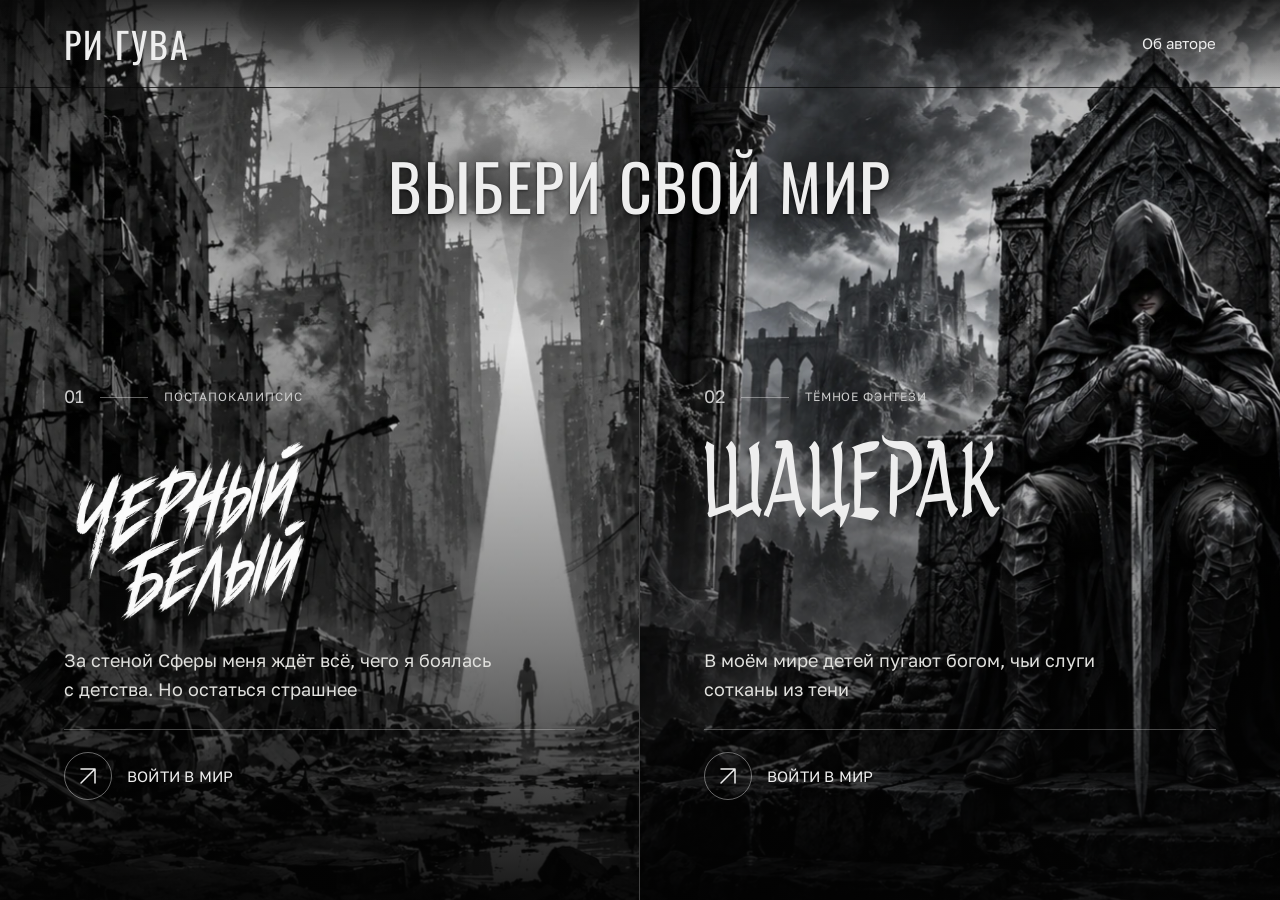
==== index.html @ 9a45dfc2 "Add upcoming books to the Shatserak shelf" ====
<!doctype html>
<html lang="ru">
<head>
  <meta charset="utf-8">
<meta http-equiv="Content-Security-Policy" content="connect-src 'none'; form-action 'none'; base-uri 'self'; object-src 'none'">
<meta name="robots" content="noindex,nofollow">
  <meta name="viewport" content="width=device-width, initial-scale=1">
  <meta name="theme-color" content="#080808">
  <meta name="description" content="Два мира Ри Гува. Войди в историю «Черного Белого» или открой Шацерак.">
  <title>Ри Гува · По ту сторону истории</title>
  <noscript><style>#home .series-name-accessible{position:static!important;display:block!important;width:auto!important;height:auto!important;margin:0!important;overflow:visible!important;clip:auto!important;clip-path:none!important;white-space:normal!important;font:400 42px/1.1 var(--world-bw-font)!important}</style></noscript>
  <link rel="icon" href="assets/sigil.svg" type="image/svg+xml">

  <script id="scene-priority-v114">
(() => {
  'use strict';
  // The standalone file already contains its assets as data URIs.
  if (location.protocol === 'file:') return;
  const h = location.hash;
  let world = null;
  let section = 'world-view';
  const home = !h || h === '#home';
  if (h === '#world-black-white') world = 'bw';
  else if (h === '#world-shatserak') world = 'shatserak';
  else {
    const nested = /^#(black-white|shatserak)\/([a-z-]+)$/.exec(h);
    if (nested) {
      world = nested[1] === 'black-white' ? 'bw' : 'shatserak';
      section = nested[2];
    } else if (/^#(?:world-view|story|field-notes|night-lake|books|bonus|merch|bw-finale|author-qa|questions|worlds)$/.test(h)) {
      section = h.slice(1);
      world = history.state?.world;
      if (world !== 'bw' && world !== 'shatserak') {
        try { world = sessionStorage.getItem('riguva-active-world'); } catch {}
      }
    }
  }
  if (world !== 'bw' && world !== 'shatserak') world = null;
  if (section === 'worlds' || (world === 'bw' && (section === 'field-notes' || section === 'bw-finale'))) section = 'books';
  if (section === 'author') section = 'contacts';
  // These sections are not available in the current opposite world. Mirror
  // experience.js's hero fallback rather than warming an unrelated scene.
  if ((world === 'bw' && ['night-lake', 'questions'].includes(section)) ||
      (world === 'shatserak' && ['field-notes', 'bw-finale', 'author-qa', 'merch'].includes(section))) section = 'world-view';
  const bwHero = ['assets/scenes/bw-title-v6.webp', 'assets/scenes/bw-detailed-v6.webp'];
  const shatHero = ['assets/scenes/shatserak-detailed-v6.webp'];
  const critical = {
    bw: {
      'world-view': bwHero,
      story: ['assets/lossless-v113/bw-v88/grey-forest.jpg'],
      // The first desktop row and the first two mobile cards. Other covers
      // remain under the ordinary ahead-of-scroll image queue.
      books: ['assets/current/Для сайта/black-white.jpg', 'assets/current/Для сайта/grey-forest.jpg'],
      bonus: [(globalThis.devicePixelRatio || 1) <= 4 ? 'assets/responsive-v111/switch-states-768.webp' : 'assets/performance-v101/bw-v33/switch-states.webp', 'assets/performance-v101/bw-v17/worklamp-switch.webp'],
      'author-qa': ['assets/performance-v101/bw-v31/jeep-radio.webp'],
      contacts: ['assets/performance-v101/bw-v28/cerberus-pencil.webp'],
      // The approved nine-sheet overview is hydrated by the bounded queue,
      // not by nine independent high-priority preloads in this early script.
      merch: []
    },
    shatserak: {
      'world-view': shatHero,
      story: ['assets/lossless-v113/shatserak-v23/hood-portrait-cutout.png'],
      books: ['assets/current/Для сайта/shata.jpg', 'assets/author/Для сайта/sherka.jpg'],
      'night-lake': ['assets/performance-v101/shatserak-v42/lake-reunion-final-v42.webp'],
      bonus: [],
      questions: ['assets/shatserak-qa/table-v2.jpg'],
      contacts: ['assets/performance-v101/footer-v18/story-door.webp']
    }
  };
  const sources = home ? [...bwHero, ...shatHero] : world ? (critical[world][section] || critical[world]['world-view']) : [];
  const existing = new Set([...document.querySelectorAll('link[rel="preload"][as="image"]')].map(link => link.href));
  sources.forEach(src => {
    const href = new URL(src, document.baseURI).href;
    if (existing.has(href)) return;
    existing.add(href);
    const link = document.createElement('link');
    link.rel = 'preload';
    link.as = 'image';
    link.fetchPriority = 'high';
    link.href = href;
    link.setAttribute('data-ri-critical-v114', section);
    document.head.append(link);
  });
})();
</script>
  <script id="static-preview-v114">
'use strict';
window.RiCommerceConfig = Object.freeze({mode: 'static_preview'});
</script>
  <link rel="stylesheet" href="site-styles-v113-1.css?v=113">

  <script src="site-scripts-v117.js?v=124" defer></script>

























<style id="author-entry-style-v50">
body.cinema.two-worlds .header .author-entry{display:inline-flex;align-items:center;min-height:44px;gap:10px;font:400 15px/1.5 var(--ui-font);white-space:nowrap;color:inherit}
body.cinema.two-worlds .header .author-entry:hover{text-decoration:underline;text-underline-offset:6px}
body.cinema.two-worlds:not(.world-selected) .header #world-switch-open{display:none!important}
body.cinema.two-worlds .author-footer-bottom-row{flex-wrap:wrap;gap:16px 24px}
body.cinema.two-worlds .author-footer-about{display:inline-flex;align-items:center;gap:16px;min-height:44px;font:400 16px/1.5 var(--ui-font);border-bottom:1px solid #ffffff50}
body.cinema.two-worlds .author-footer-about:hover{border-color:#eee}
@media(max-width:1380px){body.cinema.two-worlds.world-selected .header .author-entry{display:none}}
</style>
<style id="qa-knob-motion-v51">
/* V51: one mechanical turn; the marker stays in the knob's local coordinates. */
body.cinema.two-worlds[data-world='bw'] #author-qa #qa-radio .qa-jeep-stage .qa-knob{
 position:absolute;display:block;left:14.1%;top:41.8%;
 width:13.5%;height:auto;aspect-ratio:1;min-width:0;min-height:0;
 max-width:none;max-height:none;box-sizing:border-box;padding:0;margin:0;
 border:0;border-radius:50%;background:none;box-shadow:none;overflow:hidden;
 pointer-events:none;transform-origin:50% 50%;
 transform:translate(-50%,-50%) rotate(-40deg);
 animation:none!important;
 transition:transform .38s cubic-bezier(.22,.61,.36,1);
}
body.cinema.two-worlds[data-world='bw'] #author-qa #qa-radio[data-open='true'] .qa-jeep-stage .qa-knob{
 transform:translate(-50%,-50%) rotate(-12deg);
}
body.cinema.two-worlds[data-world='bw'] #author-qa #qa-radio .qa-knob::before,
body.cinema.two-worlds[data-world='bw'] #author-qa #qa-radio .qa-knob::after{content:none}
body.cinema.two-worlds[data-world='bw'] #author-qa #qa-radio .qa-knob>span{
 position:absolute;display:block;left:50%;top:14%;right:auto;bottom:auto;
 width:2px;height:12%;min-width:0;min-height:0;max-width:none;max-height:none;
 margin:0;padding:0;border:0;border-radius:1px;background:#c5c5b9;
 box-shadow:1px 0 1px #0009;opacity:.86;pointer-events:none;
 transform:translateX(-50%);transform-origin:50% 50%;
 animation:none!important;transition:none!important;
}
body.cinema.two-worlds.still #author-qa #qa-radio .qa-knob{transition:none!important}
@media(prefers-reduced-motion:reduce){
 body.cinema.two-worlds[data-world='bw'] #author-qa #qa-radio .qa-knob{transition:none!important}
}
</style>
<style id="gate-layout-v55">
  /* Keep the main heading in place while removing the introductory label. */
  body.cinema.two-worlds #home .gate-heading > .eyebrow {
    visibility: hidden;
  }
</style>
<style id="effects-control-v54">
  #effects-toggle { display: none !important; }
</style>
<link rel="stylesheet" href="site-styles-v115-2.css?v=123">
<!-- v99:style:end -->
<style>
body.cinema.two-worlds[data-world="shatserak"] #bonus{
  padding:0!important;min-height:calc(100svh - 88px)!important;display:block!important;margin-top:0!important;
  scroll-margin-top:1px!important;background:#101010!important;mask:none!important;-webkit-mask:none!important;
  overflow-anchor:none;pointer-events:auto
}
body.cinema.two-worlds[data-world="shatserak"] #bonus[hidden]{display:none!important}
body.cinema.two-worlds[data-world="shatserak"] #bonus :is(.bonus-shadow-field,.s25-shadows){display:none!important}
body.cinema.two-worlds[data-world="shatserak"] #bonus .section-heading{
  position:absolute!important;width:1px!important;height:1px!important;overflow:hidden!important;
  clip-path:inset(50%);margin:0!important;padding:0!important
}
body.cinema.two-worlds[data-world="shatserak"] #bonus #bonus-panel-shatserak{
  width:100%!important;max-width:none!important;margin:0!important;padding:0!important
}
body.cinema.two-worlds[data-world="shatserak"] #bonus .journey-next[data-atmo-world="shatserak"]{
  position:relative!important;inset:auto!important;justify-content:center;padding:10px 0 34px;margin:0 auto
}
</style>
<script defer src="assets/harstok-v25/memo.js"></script>
<script defer src="assets/harstok-v25/pagination.js"></script>
<script defer src="assets/harstok-v25/page-curl.js"></script>
<script defer src="assets/harstok-v25/book.js"></script>
  <link rel="stylesheet" href="shatserak-qa-v117.css?v=117">
  <link rel="stylesheet" href="ri-dry-brush-v02.css">
</head>
<body class="cinema two-worlds">
  <div class="world-shadow-field-v19" aria-hidden="true"><span></span></div>

  <a class="skip" href="#home">К выбору мира</a>
  <header class="header">
    <a class="wordmark" href="#home" aria-label="Ри Гува, на главную">РИ ГУВА</a>
    <nav class="desktop-nav" aria-label="Навигация по миру" hidden><a href="#world-view">Мир</a><a href="#books">Книги</a><a href="#merch" data-world-merch>Артефакты</a><a href="#bonus">Бонусные материалы</a><a class="author-nav-v77" href="about/index.html?v=115">Об авторе</a></nav>
    <div class="header-actions"><a class="author-entry" href="about/index.html?v=115">Об авторе</a><button class="world-switch-button" id="world-switch-open" aria-label="Сменить мир" aria-haspopup="dialog" aria-controls="world-switch-dialog"><span class="world-switch-destination-v77"><span id="world-switch-name">Два мира</span><svg class="world-switch-arrows-v77" viewBox="0 0 24 18" aria-hidden="true"><path d="M2 5h19m-4-4 4 4-4 4M22 13H3m4-4-4 4 4 4"/></svg></span></button>
      <button class="icon-button" id="search-open" hidden aria-label="Найти книгу или артефакт"><svg viewBox="0 0 24 24"><circle cx="10.5" cy="10.5" r="6.5"/><path d="m16 16 5 5"/></svg></button>
      <button class="bag-button" id="cart-open" hidden aria-label="Корзина" aria-haspopup="dialog" aria-controls="cart-dialog">Корзина <span class="cart-count-v97" data-cart-count aria-hidden="true">0</span></button>
      <button class="icon-button mobile-menu" id="menu-open" hidden aria-label="Открыть меню"><svg viewBox="0 0 24 24"><path d="M3 8h18M3 16h18"/></svg></button>
    </div>
  </header>

  <main>
    <section class="world-gate" id="home" aria-labelledby="gate-title">
      <div class="gate-heading"><p class="eyebrow">ВСЕЛЕННЫЕ РИ ГУВА</p><h1 id="gate-title">Выбери <em>свой мир</em></h1></div>
      <div class="world-portals">
        <a class="world-portal portal-city" href="#world-black-white" data-enter-world="bw" aria-label="Войти в мир Черный Белый"><div class="portal-scene" aria-hidden="true"><canvas class="portal-canvas" data-preview-world="black-white"></canvas><div class="portal-shade"></div></div><div class="portal-copy"><div class="portal-index"><span>01</span><i></i><span>ПОСТАПОКАЛИПСИС</span></div><p class="portal-kicker">ЗА СТЕНАМИ СФЕРЫ</p><h2 class="has-series-lettering"><span class="series-name-accessible">Черный Белый</span><img class="bw-series-wordmark" data-ri-deferred="assets/scenes/bw-title-v6.webp" alt="" aria-hidden="true"></h2><p class="portal-description">За&nbsp;стеной Сферы меня ждёт всё, чего я&nbsp;боялась с&nbsp;детства. Но&nbsp;остаться&nbsp;страшнее</p><div class="portal-bottom"><span class="portal-enter"><i aria-hidden="true"><svg class="ri-arrow-icon-v109" viewBox="0 0 24 24" width="1em" height="1em" aria-hidden="true" focusable="false" fill="none" stroke="currentColor" stroke-width="1.5" stroke-linecap="round" stroke-linejoin="round"><path d="M5 19 19 5M5 5h14v14"/></svg></i> ВОЙТИ В МИР</span><span class="portal-count">4 КНИГИ</span></div></div></a>
        <a class="world-portal portal-fantasy" href="#world-shatserak" data-enter-world="shatserak" aria-label="Войти в мир Шацерак"><div class="portal-scene" aria-hidden="true"><canvas class="portal-canvas" data-preview-world="shata"></canvas><div class="portal-shade"></div></div><div class="portal-copy"><div class="portal-index"><span>02</span><i></i><span>ТЁМНОЕ ФЭНТЕЗИ</span></div><p class="portal-kicker">БОГИ. ДРЕВНИЕ ТАЙНЫ. ТЕНИ.</p><h2>Шацерак</h2><p class="portal-description">В&nbsp;моём мире детей пугают богом, чьи слуги сотканы из&nbsp;тени</p><div class="portal-bottom"><span class="portal-enter"><i aria-hidden="true"><svg class="ri-arrow-icon-v109" viewBox="0 0 24 24" width="1em" height="1em" aria-hidden="true" focusable="false" fill="none" stroke="currentColor" stroke-width="1.5" stroke-linecap="round" stroke-linejoin="round"><path d="M5 19 19 5M5 5h14v14"/></svg></i> ВОЙТИ В МИР</span><span class="portal-count">2 КНИГИ</span></div></div></a>
      </div><span class="gate-caption">ДВА МИРА / ОДИН АВТОР</span>
    </section>
    <div class="cinema-experience" id="experience" hidden>
      <div class="cinema-stage" aria-hidden="true"><canvas id="world-canvas"></canvas><div class="cinema-shade"></div><div class="cinema-grain"></div></div>
      <section class="hero scene-panel world-hero" id="world-view" aria-labelledby="hero-title"><div class="hero-topline"><span id="world-genre">МИР 01 / ПОСТАПОКАЛИПСИС</span><span>АВТОРСКИЕ МИРЫ / 18+</span></div><div class="hero-copy"><p class="eyebrow" id="world-eyebrow">ЗА СТЕНАМИ СФЕРЫ</p><h1 id="hero-title">Черный<br><em>Белый</em></h1><div class="hero-invitation"><p id="world-description"></p><a class="enter-story" href="#story"><span class="enter-symbol" aria-hidden="true"><svg class="ri-arrow-icon-v109" viewBox="0 0 24 24" width="1em" height="1em" aria-hidden="true" focusable="false" fill="none" stroke="currentColor" stroke-width="1.5" stroke-linecap="round" stroke-linejoin="round"><path d="M5 5 19 19M5 19h14V5"/></svg></span><span>ПОЗНАКОМИТЬСЯ С МИРОМ</span></a></div></div><div class="world-hero-footer"><button class="back-to-worlds" data-worlds-home><svg class="ri-arrow-icon-v109" viewBox="0 0 24 24" width="1em" height="1em" aria-hidden="true" focusable="false" fill="none" stroke="currentColor" stroke-width="1.5" stroke-linecap="round" stroke-linejoin="round"><path d="M20 12H4m7-7-7 7 7 7"/></svg> ДВА МИРА</button><a href="#story">Дальше <svg class="ri-arrow-icon-v109" viewBox="0 0 24 24" width="1em" height="1em" aria-hidden="true" focusable="false" fill="none" stroke="currentColor" stroke-width="1.5" stroke-linecap="round" stroke-linejoin="round"><path d="M12 4v16M5 13l7 7 7-7"/></svg></a></div></section>
      <section class="scene-panel narrative-panel" id="story" aria-labelledby="story-title"><div class="poem-vision" data-atmo-world="shatserak" aria-hidden="true"><img data-ri-portrait="assets/lossless-v113/shatserak-v23/hood-portrait-cutout.png" alt="" width="1024" height="1536"></div><div class="poem-shadow" data-atmo-world="shatserak" aria-hidden="true"></div><div class="poem-shadow poem-shadow--second" data-atmo-world="shatserak" aria-hidden="true"></div><div class="chapter-number"><span>ПО ТУ СТОРОНУ</span><b id="story-number">01</b><i></i><span id="story-label">ЧЕРНЫЙ БЕЛЫЙ</span></div><div class="chapter-copy"><p class="eyebrow" id="story-eyebrow"></p><h2 id="story-title"></h2><p class="chapter-description" id="story-description"></p><a class="chapter-link" id="story-next" href="#field-notes">Дальше <span><svg class="ri-arrow-icon-v109" viewBox="0 0 24 24" width="1em" height="1em" aria-hidden="true" focusable="false" fill="none" stroke="currentColor" stroke-width="1.5" stroke-linecap="round" stroke-linejoin="round"><path d="M12 4v16M5 13l7 7 7-7"/></svg></span></a></div></section>
      <section class="memory-chapter" data-atmo-world="shatserak" id="night-lake" aria-labelledby="memory-title">
        <img class="memory-landscape" data-ri-deferred="assets/performance-v101/shatserak-v42/lake-reunion-final-v42.webp" data-ri-world="shatserak" alt="У серебристого ночного озера и огромной секвойи стоит девушка с тёмной косой и свободно опущенными руками. Коротко стриженный принц в кафтане подходит сзади и нежно касается её локтя." width="1672" height="941" loading="lazy">
        <div class="memory-shade" aria-hidden="true"></div><div class="creeping-shadow shadow-two" aria-hidden="true"></div>
        <div class="memory-copy"><h2 id="memory-title">Ты ведь…<br><em>еще моя<br>русалка?</em></h2></div>
        <div class="memory-bottom"><a href="#bonus">Бонусные материалы <svg class="ri-arrow-icon-v109" viewBox="0 0 24 24" width="1em" height="1em" aria-hidden="true" focusable="false" fill="none" stroke="currentColor" stroke-width="1.5" stroke-linecap="round" stroke-linejoin="round"><path d="M12 4v16M5 13l7 7 7-7"/></svg></a></div>
      </section>
      <section class="catalog section-pad" id="books" hidden aria-labelledby="catalog-title"><div class="catalog-atmosphere" aria-hidden="true"><div class="cast-shadow-v19 cast-shadow-v19--catalog" data-atmo-world="shatserak"></div><span class="catalog-scratch" data-atmo-world="bw">×</span></div>
      <div class="section-heading"><h2 id="catalog-title">Книги</h2><blockquote class="books-quote-bw" data-atmo-world="bw"><p id="field-notes-title"><span>Нет места</span> <span>безопаснее,</span><br><em><span>чем рядом</span> <span>со мной.</span></em></p></blockquote></div>
      <div class="product-grid" id="book-grid"></div><div class="journey-next" data-atmo-world="shatserak"><a href="#night-lake">Дальше <span><svg class="ri-arrow-icon-v109" viewBox="0 0 24 24" width="1em" height="1em" aria-hidden="true" focusable="false" fill="none" stroke="currentColor" stroke-width="1.5" stroke-linecap="round" stroke-linejoin="round"><path d="M12 4v16M5 13l7 7 7-7"/></svg></span></a></div><div class="journey-next" data-atmo-world="bw"><a href="#field-notes">Дальше <span><svg class="ri-arrow-icon-v109" viewBox="0 0 24 24" width="1em" height="1em" aria-hidden="true" focusable="false" fill="none" stroke="currentColor" stroke-width="1.5" stroke-linecap="round" stroke-linejoin="round"><path d="M12 4v16M5 13l7 7 7-7"/></svg></span></a></div>
    </section>
      <section class="merch section-pad" id="merch" hidden aria-labelledby="merch-title">
      <div class="section-heading"><h2 id="merch-title">Артефакты</h2><blockquote class="merch-quote-v91"><p>Осторожно, принцесса!<br> <em>Звучит как приглашение.</em></p></blockquote></div>
      <div class="bw-shot-v80" aria-hidden="true" data-shot="waiting"><span class="bw-prop bw-five-seven" aria-hidden="true"><img data-ri-deferred="assets/performance-v101/bw-v15/five-seven.webp" data-ri-world="bw" alt="" width="1536" height="1024" loading="lazy"><i class="bw-shot-muzzle-v80"></i></span><span class="bw-shot-projectile-v80"><svg class="bw-shot-bullet-v80" viewBox="0 0 28 12" fill="none"><path d="M1 6Q7 1.5 14 2L25 2.8 27 4V8L25 9.4 14 10Q7 9.8 1 6Z" fill="#7d7b74" stroke="#292925" stroke-width=".9"/><path d="M5 5.4 14 3.9 23 4.6M11 8 23 7.6M24 3.5V8.5" stroke="#deddd5" stroke-width=".7"/><path d="M7 7.1 13 7.8 20 7.3" stroke="#42423d" stroke-width=".6"/></svg><svg class="bw-shot-trace-v80" viewBox="0 0 145 14" fill="none"><g stroke="#54544c" stroke-linecap="round"><path d="M0 6 18 5.7 27 6.6 44 5.9M49 6.5 67 5.9 81 6.3M87 6 107 6.9 122 6.2 141 6.6" stroke-width=".85" opacity=".53"/><path d="M9 3 19 3.8 31 3.1M38 3.8 62 3.3M73 3.6 95 4.1 116 3.5M21 9.5 41 9.9 53 9.3M62 10 80 9.5 103 10.1 129 9.4" stroke-width=".6" opacity=".32"/></g></svg></span><svg class="bw-shot-flash-v80" viewBox="0 0 70 42" fill="none"><path d="M61 21 40 17 44 9 28 16 9 12 22 23 4 30 32 26 40 35 43 26Z" fill="#e9e7db" stroke="#69685e" stroke-width="1"/><path d="m55 21-25-1-9-5m30 9-21 1-13 4M38 13 33 19M36 31 33 26" stroke="#74736a" stroke-width=".65"/><path d="m24 8-9-4M13 20l-10-2m13 16-9 5" stroke="#64645c" stroke-width=".7"/></svg></div>
      <div class="merch-grid" id="merch-grid"></div>
<!-- v89:drops:start -->
<section class="merch-drops-v89" aria-labelledby="merch-drops-title-v89"><div class="merch-drops-copy-v89"><p class="merch-drops-kicker-v89">Следующие выпуски</p><h3 id="merch-drops-title-v89">Не пропустить новый дроп</h3><p>Анонсы новых дропов, состав и цены будут в <a href="https://t.me/riguva" target="_blank" rel="noopener noreferrer">Telegram Ри <span aria-hidden="true"><svg class="ri-arrow-icon-v109" viewBox="0 0 24 24" width="1em" height="1em" aria-hidden="true" focusable="false" fill="none" stroke="currentColor" stroke-width="1.5" stroke-linecap="round" stroke-linejoin="round"><path d="M5 19 19 5M5 5h14v14"/></svg></span></a>.</p></div><div class="merch-drops-side-v92"><figure class="merch-pineapple-v92" aria-hidden="true"><span class="bw-prop bw-pineapple-pieces"><img data-ri-deferred="assets/performance-v101/bw-v15/pineapple-pieces.webp" data-ri-image-set="pineapple" data-ri-preload="early" data-ri-world="bw" alt="" loading="lazy" decoding="async"></span></figure></div></section>
<!-- v89:drops:end -->
    <div class="journey-next"><a href="#bonus">Бонусные материалы <span><svg class="ri-arrow-icon-v109" viewBox="0 0 24 24" width="1em" height="1em" aria-hidden="true" focusable="false" fill="none" stroke="currentColor" stroke-width="1.5" stroke-linecap="round" stroke-linejoin="round"><path d="M12 4v16M5 13l7 7 7-7"/></svg></span></a></div></section>
      <section class="bonus-materials section-pad" id="bonus" hidden aria-labelledby="bonus-title">
      <div class="bonus-shadow-field" data-atmo-world="shatserak" aria-hidden="true"><span class="cast-shadow-v19 cast-shadow-v19--archive"></span></div><div class="section-heading"><h2 id="bonus-title">Бонусные материалы</h2></div>
      <div class="bonus-panel" id="bonus-panel-bw" role="group" aria-label="Бонусные главы «Черного Белого»" hidden>
                <div class="bw-parking-v17" id="bw-bonus-lamp" data-lit="false">
          <div class="bw-bonus-wall" aria-hidden="true"></div>
          <div class="p35-parking-horde" aria-hidden="true">
            <div class="p35-horde-wide"><div class="p35-horde-stage-v111"><span class="p35-horde-half-v111 p35-horde-half-left-v111"><img class="p35-horde-image-left-v111" data-ri-deferred="assets/performance-v101/bw-v35/zombies-approach.webp" data-ri-world="bw" width="1536" height="1024" alt="" decoding="async"></span><span class="p35-horde-half-v111 p35-horde-half-right-v111"><img class="p35-horde-image-right-v111" data-ri-deferred="assets/performance-v101/bw-v35/zombies-approach.webp" data-ri-world="bw" width="1536" height="1024" alt="" decoding="async"></span></div></div>
            <div class="p35-horde-near"><img data-ri-deferred="assets/performance-v101/bw-v35/zombies-approach.webp" data-ri-world="bw" width="1536" height="1024" alt="" decoding="async"></div>
          </div>
          <div class="bw-parking-light" aria-hidden="true"></div>
          <div class="bw-lamp-illustration">
            <img class="bw-worklamp-art" data-ri-deferred="assets/performance-v101/bw-v17/worklamp-switch.webp" data-ri-world="bw" alt="" width="1536" height="1024" loading="lazy" aria-hidden="true">
            <span class="p33-switch-art" aria-hidden="true"><img class="p33-switch-off" data-ri-deferred="assets/performance-v101/bw-v33/switch-states.webp" data-ri-image-set="switch" data-ri-preload="early" data-ri-world="bw" width="1536" height="1024" alt="" decoding="async"><img class="p33-switch-on" data-ri-deferred="assets/performance-v101/bw-v33/switch-states.webp" data-ri-image-set="switch" data-ri-preload="early" data-ri-world="bw" width="1536" height="1024" alt="" decoding="async"></span>
            <span class="bw-bulb-glow" aria-hidden="true"></span>
            <button id="bw-light-switch" class="bw-light-switch" type="button" aria-label="Включить строительный фонарь и открыть бонусные главы" aria-expanded="false" aria-pressed="false" aria-controls="bw-bonus-chapters" aria-describedby="bw-chapter-spoiler"></button><span class="bw-switch-caption" aria-hidden="true"><span id="bw-switch-copy">Включи свет</span><svg class="bw-switch-arrow" viewBox="0 0 64 42" focusable="false"><path d="M3 29 C18 28 28 11 56 14 M45 4 L59 14 L47 25 M5 32 C21 30 33 14 54 16"/></svg><svg class="bw-switch-arrow bw-switch-arrow-mobile-v111" viewBox="0 0 100 100" preserveAspectRatio="none" focusable="false"><path d="M4 96 C43 94 42 39 94 8 M78 11 L95 6 L93 25 M8 98 C43 90 44 42 89 13"/></svg></span>
          </div>
          <div class="bw-bonus-chapters" id="bw-bonus-chapters" hidden inert>
        <div class="bonus-chapter-list compact-chapters-v21">
          <article class="bonus-chapter"><span class="bonus-order">01</span><div class="bonus-chapter-copy"><h4 data-chapter-title="chapter-1">Бонусная глава</h4></div><div class="bonus-actions"><button class="bonus-text-link" type="button" data-chapter-open="chapter-1" aria-haspopup="dialog" aria-controls="chapter-dialog">Читать <span aria-hidden="true"><svg class="ri-arrow-icon-v109" viewBox="0 0 24 24" width="1em" height="1em" aria-hidden="true" focusable="false" fill="none" stroke="currentColor" stroke-width="1.5" stroke-linecap="round" stroke-linejoin="round"><path d="M5 19 19 5M5 5h14v14"/></svg></span></button><a class="bonus-print-link" href="assets/bonus/chapter-1-print.pdf" download="Бонусная глава · для печати.pdf">PDF для печати <span aria-hidden="true"><svg class="ri-arrow-icon-v109" viewBox="0 0 24 24" width="1em" height="1em" aria-hidden="true" focusable="false" fill="none" stroke="currentColor" stroke-width="1.5" stroke-linecap="round" stroke-linejoin="round"><path d="M12 4v16M5 13l7 7 7-7"/></svg></span></a></div></article>
          <article class="bonus-chapter"><span class="bonus-order">02</span><div class="bonus-chapter-copy"><h4 data-chapter-title="chapter-2">Бонусная глава 2</h4></div><div class="bonus-actions"><button class="bonus-text-link" type="button" data-chapter-open="chapter-2" aria-haspopup="dialog" aria-controls="chapter-dialog">Читать <span aria-hidden="true"><svg class="ri-arrow-icon-v109" viewBox="0 0 24 24" width="1em" height="1em" aria-hidden="true" focusable="false" fill="none" stroke="currentColor" stroke-width="1.5" stroke-linecap="round" stroke-linejoin="round"><path d="M5 19 19 5M5 5h14v14"/></svg></span></button><a class="bonus-print-link" href="assets/bonus/chapter-2-print.pdf" download="Бонусная глава 2 · для печати.pdf">PDF для печати <span aria-hidden="true"><svg class="ri-arrow-icon-v109" viewBox="0 0 24 24" width="1em" height="1em" aria-hidden="true" focusable="false" fill="none" stroke="currentColor" stroke-width="1.5" stroke-linecap="round" stroke-linejoin="round"><path d="M12 4v16M5 13l7 7 7-7"/></svg></span></a></div></article>
        </div>
            <p class="bonus-spoiler bonus-chapter-warning" id="bw-chapter-spoiler" role="note"><span class="bw-spoiler-symbol" aria-hidden="true">!</span><strong>Бонусные главы содержат спойлеры.</strong></p>
          </div>
        </div>
<div class="qa-bonus-entry"><a href="#author-qa">Ри отвечает <span><svg class="ri-arrow-icon-v109" viewBox="0 0 24 24" width="1em" height="1em" aria-hidden="true" focusable="false" fill="none" stroke="currentColor" stroke-width="1.5" stroke-linecap="round" stroke-linejoin="round"><path d="M5 19 19 5M5 5h14v14"/></svg></span></a></div></div>
      <div class="bonus-panel" id="bonus-panel-shatserak" role="group" aria-label="Библиотека героев Шацерака" hidden>

        <harstok-library><template shadowrootmode="open"><link rel="stylesheet" href="assets/harstok-v25/book.css"><link rel="stylesheet" href="assets/harstok-v25/entrance.css"><main class="harstok-scene" data-mode="hall" aria-label="Библиотека Харстока">
    <div class="room-view" aria-hidden="true">
      <div class="room-canvas">
        <img class="room-photo" src="assets/harstok-v25/harstok-shelf.webp" width="1536" height="1024" loading="lazy" decoding="async" alt="">
        <span class="shelf-inlay shelf-vacancy"></span>
        <span class="shelf-inlay shelf-relocated-book"></span>
      </div>
    </div>
    <div class="hall-view" aria-hidden="true">
      <div class="hall-camera">
        <img class="hall-photo" src="assets/harstok-v25/harstok-hall.webp" width="1536" height="1024" loading="lazy" decoding="async" alt="">
      </div>
    </div>
    <div class="harstok-hall" id="library-hall">
      <div class="hall-copy">
        <h2 class="hall-title">Библиотека героев</h2>
        <p class="hall-intro">Персонажи, места и понятия Шацерака.</p>
        <p class="hall-warning" id="library-entry-warning" role="note">
          <strong>Читать после «Шерки»</strong>
          <span>Есть спойлеры к обеим книгам.</span>
        </p>
        <button type="button" id="hall-entry" aria-controls="library-shelf" aria-describedby="library-entry-warning">
          <img class="hall-book-icon" src="assets/harstok-v25/harstok-icon.webp" width="96" height="96" alt="" loading="lazy" decoding="async">
          <span class="hall-action-label">Перейти в библиотеку</span>
        </button>
      </div>
    </div>
    <div class="harstok-entrance" id="library-shelf" inert>
      <button type="button" class="library-entry" id="library-entry" aria-controls="book" aria-expanded="false">
        <span class="entry-artwork" aria-hidden="true">
          <span class="entry-book-object">
            <span class="entry-book-solid">
              <span class="entry-book-front">
                <img class="entry-book-art" src="assets/shatserak-v96/cover-texture.webp" width="384" height="576" alt="">
                <span class="cover-type">
                  <span class="leather-crest entry-cover-crest"></span>
                  <span class="cover-title">Библиотека<br>героев</span>
                </span>
              </span>
              <span class="entry-book-spine">
                <span class="leather-crest spine-crest"></span>
              </span>
              <span class="entry-book-back"></span>
              <span class="entry-book-fore"></span>
              <span class="entry-book-top"></span>
              <span class="entry-book-bottom"></span>
            </span>
          </span>
        </span>
        <span class="shelf-book-label">Открыть книгу</span>
      </button>
      <button type="button" id="hall-return" aria-controls="library-hall"><span aria-hidden="true">←</span> Вернуться в зал</button>
    </div>
    <div class="shell">
      <div class="before" id="before">
        <p class="eyebrow scene-label">Библиотека Харстока</p>
        <p class="warning" id="warning"><strong>Открывать после «Шерки»</strong><span>Спойлеры к обеим книгам</span></p>
      </div>
      <div class="workspace" id="workspace" hidden>
        <nav class="controls" aria-label="Указатель книги">
          <div class="filters" role="group" aria-label="Категории указателя">
            <button type="button" data-view="contents" aria-pressed="true">Все</button>
            <button type="button" data-view="character" aria-pressed="false">Персонажи</button>
            <button type="button" data-view="place" aria-pressed="false">Места</button>
            <button type="button" data-view="term" aria-pressed="false">Понятия</button>
          </div>
          <label class="search">
            <span class="sr-only">Поиск по книге</span>
            <svg viewBox="0 0 24 24" aria-hidden="true"><circle cx="10" cy="10" r="6"/><path d="m14.5 14.5 5 5"/></svg>
            <input type="search" id="query" placeholder="Поиск по книге" autocomplete="off">
          </label>
          <button type="button" class="shut" id="close">Закрыть книгу</button>
        </nav>
      </div>
      <div class="book" id="book" data-state="closed">
        <div class="book-contact" aria-hidden="true"></div>
        <div class="binding" aria-hidden="true"></div>
        <div class="page-stack page-stack-left" aria-hidden="true"></div>
        <div class="page-stack page-stack-right" aria-hidden="true"></div>
        <div class="spread" id="spread" inert aria-hidden="true"></div>
        <div class="lid" id="lid">
          <button class="cover" id="cover" type="button" aria-describedby="warning">
            <img class="cover-photo" src="assets/shatserak-v96/cover-texture.webp" width="384" height="576" alt="" loading="lazy" decoding="async">
            <span class="cover-type">
              <span class="leather-crest" aria-hidden="true"></span>
              <span class="cover-title">Библиотека<br>героев</span>
              <span class="cover-action">Раскрыть книгу <svg viewBox="0 0 24 24" aria-hidden="true"><path d="M4 12h15m-6-6 6 6-6 6"/></svg></span>
            </span>
          </button>
          <div class="inner-cover" aria-hidden="true"></div>
        </div>
        <div class="probe" id="probe" inert aria-hidden="true"></div>
        <nav class="pager" id="pager" aria-label="Перелистывание книги" hidden>
          <button type="button" class="page-prev" data-turn="-1" aria-disabled="true" aria-label="Предыдущий разворот" title="Предыдущий разворот"></button>
          <button type="button" class="page-next" data-turn="1" aria-disabled="true" aria-label="Следующий разворот" title="Следующий разворот"></button>
          <p class="sr-only" id="page-status" aria-live="polite"></p>
        </nav>
      </div>
      <p class="under" id="under">Персонажи <span>·</span> Места <span>·</span> Понятия</p>
      <noscript><p class="under">Для раскрытия книги включите JavaScript.</p></noscript>
    </div>
  </main></template></harstok-library>
      </div>
    <div class="journey-next" data-atmo-world="bw"><a href="#merch">Дальше <span><svg class="ri-arrow-icon-v109" viewBox="0 0 24 24" width="1em" height="1em" aria-hidden="true" focusable="false" fill="none" stroke="currentColor" stroke-width="1.5" stroke-linecap="round" stroke-linejoin="round"><path d="M12 4v16M5 13l7 7 7-7"/></svg></span></a></div>    <div class="sqa-library-link" data-atmo-world="shatserak"><a href="#questions">Ри отвечает <span><svg class="ri-arrow-icon-v109" viewBox="0 0 24 24" width="1em" height="1em" aria-hidden="true" focusable="false" fill="none" stroke="currentColor" stroke-width="1.5" stroke-linecap="round" stroke-linejoin="round"><path d="M12 4v16M5 13l7 7 7-7"/></svg></span></a></div></section>
<section id="bw-finale" data-atmo-world="bw" hidden aria-label="Книги"><div id="book-grid-rest" hidden></div></section>
      <section class="author-qa section-pad" id="author-qa" data-atmo-world="bw" hidden aria-labelledby="author-qa-title">
        <div class="section-heading"><h2 id="author-qa-title">Ри отвечает</h2><p class="qa-intro">Архив ответов из авторского канала.</p></div>
        <div class="qa-radio" id="qa-radio" data-open="false">
          <div class="qa-radio-face">
            <div class="qa-reveal qa-player-v60">
              <span class="qa-jeep-stage" role="group" aria-label="Управление вопросами">
                <img class="qa-jeep-art" data-ri-deferred="assets/performance-v101/bw-v31/jeep-radio.webp" data-ri-world="bw" alt="" width="1536" height="1024" loading="lazy">
                <span class="qa-jeep-display" aria-hidden="true"><span class="qa-jeep-track">Feeling Good</span><span class="qa-jeep-meter"><i></i><i></i><i></i><i></i><i></i><i></i><i></i><i></i><i></i><i></i><i></i><i></i></span></span>
                <span class="qa-knob" aria-hidden="true"><span></span></span>
                <button class="qa-transport-key qa-play-v60" id="qa-reveal" type="button" aria-label="Play: открыть вопросы" title="Play · Открыть вопросы" aria-expanded="false" aria-controls="qa-catalog" aria-describedby="qa-spoiler-warning"><span class="qa-key-face" aria-hidden="true"><svg class="qa-key-icon" viewBox="0 0 24 24" aria-hidden="true" focusable="false"><path class="qa-key-incision" fill-rule="evenodd" d="M7 4 20 12 7 20ZM10 9h2.2v.55H10Zm1.2 5h2.8v.5h-2.8Z"/><path class="qa-key-ink" fill-rule="evenodd" d="M7 4 20 12 7 20ZM10 9h2.2v.55H10Zm1.2 5h2.8v.5h-2.8Z"/></svg></span></button>
                <button class="qa-transport-key qa-stop-v60" id="qa-stop" type="button" aria-label="Stop: свернуть вопросы" title="Stop · Свернуть вопросы" aria-controls="qa-catalog"><span class="qa-key-face" aria-hidden="true"><svg class="qa-key-icon" viewBox="0 0 24 24" aria-hidden="true" focusable="false"><path class="qa-key-incision" fill-rule="evenodd" d="M6 6h12v12H6Zm2.4 3.2h3.2v.55H8.4Zm4.5 4.1h2.7v.5h-2.7Z"/><path class="qa-key-ink" fill-rule="evenodd" d="M6 6h12v12H6Zm2.4 3.2h3.2v.55H8.4Zm4.5 4.1h2.7v.5h-2.7Z"/></svg></span></button>
              </span>
              <svg class="qa-transport-hint-v60" viewBox="0 0 800 420" aria-hidden="true" focusable="false"><path class="qa-transport-arrow-play" d="M265 358 C205 375 175 343 190 310 C199 288 221 274 239 260 M223 268 L240 257 L237 278 M261 362 C204 379 174 346 187 313"/><path class="qa-transport-arrow-stop" d="M527 358 C585 375 610 342 589 310 C576 288 557 274 535 260 M539 277 L533 257 L552 264 M531 362 C588 378 613 346 592 313"/></svg>
              <span class="qa-reveal-label" aria-hidden="true"><span id="qa-toggle-copy">Нажми Play,
чтобы открыть вопросы</span></span>
            </div>
          </div>
        </div>
        <div class="qa-catalog" id="qa-catalog" hidden inert>
            <p class="qa-spoiler-warning" id="qa-spoiler-warning" role="note"><svg class="qa-spoiler-mark" viewBox="0 0 28 44" aria-hidden="true" focusable="false"><path d="M16 4 C15 12 13 19 12 27 M19 5 L15 26 M11 35 L12 38 L15 36 M10 37 L13 39"/></svg><span>Вопросы и ответы содержат <strong>спойлеры</strong> ко всему циклу «Черный Белый».</span></p>
          <div class="qa-toolbar">
            <label class="qa-search"><span aria-hidden="true">⌕</span><input id="qa-search" type="search" autocomplete="off" placeholder="Найти вопрос" aria-label="Поиск по вопросам к Ри"></label>
            <div class="qa-filters" id="qa-filters" role="group" aria-label="Темы вопросов"></div>
          </div>
          <p class="qa-stats" id="qa-stats" role="status" aria-live="polite" aria-atomic="true"></p>
          <div class="qa-results" id="qa-results"></div>
          <button class="qa-collapse" id="qa-collapse" type="button">Свернуть вопросы <span aria-hidden="true"><svg class="ri-arrow-icon-v109" viewBox="0 0 24 24" width="1em" height="1em" aria-hidden="true" focusable="false" fill="none" stroke="currentColor" stroke-width="1.5" stroke-linecap="round" stroke-linejoin="round"><path d="M12 20V4M5 11l7-7 7 7"/></svg></span></button>
        </div>
        <div class="journey-next"><a href="#merch">Артефакты <span><svg class="ri-arrow-icon-v109" viewBox="0 0 24 24" width="1em" height="1em" aria-hidden="true" focusable="false" fill="none" stroke="currentColor" stroke-width="1.5" stroke-linecap="round" stroke-linejoin="round"><path d="M12 4v16M5 13l7 7 7-7"/></svg></span></a></div>
      </section>
<section id="questions" class="shatserak-qa" data-atmo-world="shatserak" hidden aria-labelledby="sqa-heading">
        <div class="sqa-inner">
          <header>
            <p class="sqa-kicker">Шацерак</p>
            <h2 id="sqa-heading">Ри отвечает</h2>
            <p id="sqa-spoiler" class="sqa-spoiler"><strong>Есть спойлеры.</strong> Открывай вопросы после «Шерки».</p>
          </header>
          <div class="sqa-scene sqa-table" data-open="false">
            <div class="sqa-art-area">
              <img class="sqa-table-art" data-ri-deferred="assets/shatserak-qa/table-v2.jpg" data-ri-world="shatserak" width="1536" height="1024" loading="lazy" decoding="async" alt="">
              <span class="sqa-almond" aria-hidden="true"></span>
              <button class="sqa-bowl" type="button" aria-controls="sqa-featured" aria-describedby="sqa-spoiler sqa-bowl-hint" aria-expanded="false">
                <span class="sqa-bowl-caption">Взять орешек <span aria-hidden="true">→</span></span>
              </button>
              <span id="sqa-bowl-hint" hidden>Откроется записка с вопросом читателя.</span>
            </div>
            <div class="sqa-note">
              <span class="sqa-note-fold" aria-hidden="true"></span>
              <article id="sqa-featured" aria-live="polite" hidden>
                <p class="sqa-kicker sqa-featured-topic"></p>
                <h3 class="sqa-featured-title"></h3>
                <a class="sqa-answer" target="_blank" rel="noopener noreferrer">Ответ Ри в Telegram <span aria-hidden="true">↗</span></a>
                <div class="sqa-controls">
                  <button class="sqa-next" type="button">Ещё орешек</button>
                  <button class="sqa-hide" type="button">Сложить записку</button>
                </div>
              </article>
            </div>
          </div>
          <details class="sqa-archive">
            <summary aria-describedby="sqa-spoiler"><span>Все вопросы <span class="sqa-count">18</span></span></summary>
            <label class="sqa-search">Поиск по вопросам <input id="sqa-search" type="search" placeholder="Например, Митра" autocomplete="off"></label>
          <section class="sqa-group">
            <h3>О книгах</h3>
            <ul>
              <li>
                <h4>Почему у первой книги название «Шата», а у второй «Шерка»?</h4>
                <a class="sqa-answer" href="https://t.me/riguva/4749" target="_blank" rel="noopener noreferrer" aria-label="Видеоответ в Telegram на вопрос «Почему у первой книги название «Шата», а у второй «Шерка»?»">Видеоответ в Telegram <span aria-hidden="true">↗</span></a>
              </li>
              <li>
                <h4>Продумала ли Ри все сюжетные линии героев?</h4>
                <a class="sqa-answer" href="https://t.me/riguva/4775" target="_blank" rel="noopener noreferrer" aria-label="Видеоответ в Telegram на вопрос «Продумала ли Ри все сюжетные линии героев?»">Видеоответ в Telegram <span aria-hidden="true">↗</span></a>
              </li>
            </ul>
          </section>
          <section class="sqa-group">
            <h3>Кнарки и магия</h3>
            <ul>
              <li>
                <h4>Кнарки получают души детей Бадзун-Гра или остаются теми же людьми без эмоций?</h4>
                <a class="sqa-answer" href="https://t.me/riguva/4749" target="_blank" rel="noopener noreferrer" aria-label="Видеоответ в Telegram на вопрос «Кнарки получают души детей Бадзун-Гра или остаются теми же людьми без эмоций?»">Видеоответ в Telegram <span aria-hidden="true">↗</span></a>
              </li>
              <li>
                <h4>Почему тени Митры не могли катать кнарков бесконечно, а ведьма читала заклятие на переломы вместо возвращения души?</h4>
                <a class="sqa-answer" href="https://t.me/riguva/4749" target="_blank" rel="noopener noreferrer" aria-label="Видеоответ в Telegram на вопрос «Почему тени Митры не могли катать кнарков бесконечно, а ведьма читала заклятие на переломы вместо возвращения души?»">Видеоответ в Telegram <span aria-hidden="true">↗</span></a>
              </li>
              <li>
                <h4>Создала ли Митра Бадзун-Гра?</h4>
                <a class="sqa-answer" href="https://t.me/riguva/4750" target="_blank" rel="noopener noreferrer" aria-label="Видеоответ в Telegram на вопрос «Создала ли Митра Бадзун-Гра?»">Видеоответ в Telegram <span aria-hidden="true">↗</span></a>
              </li>
              <li>
                <h4>Почему драгоценные камни усиливают Бадзун-Гра и как он об этом узнал?</h4>
                <a class="sqa-answer" href="https://t.me/riguva/4750" target="_blank" rel="noopener noreferrer" aria-label="Видеоответ в Telegram на вопрос «Почему драгоценные камни усиливают Бадзун-Гра и как он об этом узнал?»">Видеоответ в Telegram <span aria-hidden="true">↗</span></a>
              </li>
              <li>
                <h4>Что будет с Бадзун-Гра, если столкнуть его с драгоценной дороги?</h4>
                <a class="sqa-answer" href="https://t.me/riguva/4750" target="_blank" rel="noopener noreferrer" aria-label="Видеоответ в Telegram на вопрос «Что будет с Бадзун-Гра, если столкнуть его с драгоценной дороги?»">Видеоответ в Telegram <span aria-hidden="true">↗</span></a>
              </li>
              <li>
                <h4>Как долго кнарки могут обходиться без еды, воды и сна?</h4>
                <a class="sqa-answer" href="https://t.me/riguva/4775" target="_blank" rel="noopener noreferrer" aria-label="Видеоответ в Telegram на вопрос «Как долго кнарки могут обходиться без еды, воды и сна?»">Видеоответ в Telegram <span aria-hidden="true">↗</span></a>
              </li>
              <li>
                <h4>Есть ли среди кнарков женщины помимо Шаты? Образуют ли кнарки пары и могут ли иметь детей?</h4>
                <a class="sqa-answer" href="https://t.me/riguva/4775" target="_blank" rel="noopener noreferrer" aria-label="Видеоответ в Telegram на вопрос «Есть ли среди кнарков женщины помимо Шаты? Образуют ли кнарки пары и могут ли иметь детей?»">Видеоответ в Telegram <span aria-hidden="true">↗</span></a>
              </li>
              <li>
                <h4>Может ли мозг кнарка восстановиться после извлечения? Сказывается ли его повреждение на интеллекте?</h4>
                <a class="sqa-answer" href="https://t.me/riguva/4775" target="_blank" rel="noopener noreferrer" aria-label="Видеоответ в Telegram на вопрос «Может ли мозг кнарка восстановиться после извлечения? Сказывается ли его повреждение на интеллекте?»">Видеоответ в Telegram <span aria-hidden="true">↗</span></a>
              </li>
              <li>
                <h4>Все ли кнарки теряют память при обращении? Почему Митра всё забыла, а другие нет? Откуда Шатронд знал, что был Корилом?</h4>
                <a class="sqa-answer" href="https://t.me/riguva/4775" target="_blank" rel="noopener noreferrer" aria-label="Видеоответ в Telegram на вопрос «Все ли кнарки теряют память при обращении? Почему Митра всё забыла, а другие нет? Откуда Шатронд знал, что был Корилом?»">Видеоответ в Telegram <span aria-hidden="true">↗</span></a>
              </li>
            </ul>
          </section>
          <section class="sqa-group">
            <h3>Герои и сюжет</h3>
            <ul>
              <li>
                <h4>Была ли мать Митры и Алики ведьмой?</h4>
                <a class="sqa-answer" href="https://t.me/riguva/4749" target="_blank" rel="noopener noreferrer" aria-label="Видеоответ в Telegram на вопрос «Была ли мать Митры и Алики ведьмой?»">Видеоответ в Telegram <span aria-hidden="true">↗</span></a>
              </li>
              <li>
                <h4>Сцена, где Корил прогнал пуму, намекала на то, что он станет кнарком?</h4>
                <a class="sqa-answer" href="https://t.me/riguva/4750" target="_blank" rel="noopener noreferrer" aria-label="Видеоответ в Telegram на вопрос «Сцена, где Корил прогнал пуму, намекала на то, что он станет кнарком?»">Видеоответ в Telegram <span aria-hidden="true">↗</span></a>
              </li>
              <li>
                <h4>Сны Митры были воспоминаниями или ещё повлияют на события?</h4>
                <a class="sqa-answer" href="https://t.me/riguva/4750" target="_blank" rel="noopener noreferrer" aria-label="Видеоответ в Telegram на вопрос «Сны Митры были воспоминаниями или ещё повлияют на события?»">Видеоответ в Telegram <span aria-hidden="true">↗</span></a>
              </li>
              <li>
                <h4>Почему Митра послушно отвечала Бадзун-Гра в пещере? Она его боялась?</h4>
                <a class="sqa-answer" href="https://t.me/riguva/4750" target="_blank" rel="noopener noreferrer" aria-label="Видеоответ в Telegram на вопрос «Почему Митра послушно отвечала Бадзун-Гра в пещере? Она его боялась?»">Видеоответ в Telegram <span aria-hidden="true">↗</span></a>
              </li>
              <li>
                <h4>Что Руру хотел рассказать Митре при их второй встрече перед смертью?</h4>
                <a class="sqa-answer" href="https://t.me/riguva/4750" target="_blank" rel="noopener noreferrer" aria-label="Видеоответ в Telegram на вопрос «Что Руру хотел рассказать Митре при их второй встрече перед смертью?»">Видеоответ в Telegram <span aria-hidden="true">↗</span></a>
              </li>
              <li>
                <h4>Как в финале кнарки отыскали красный замок, скрытый волшебной вуалью?</h4>
                <a class="sqa-answer" href="https://t.me/riguva/4775" target="_blank" rel="noopener noreferrer" aria-label="Видеоответ в Telegram на вопрос «Как в финале кнарки отыскали красный замок, скрытый волшебной вуалью?»">Видеоответ в Telegram <span aria-hidden="true">↗</span></a>
              </li>
              <li>
                <h4>Был ли кнарком брат хозяина в «Шате»? При его приезде из замка старались всех отослать.</h4>
                <a class="sqa-answer" href="https://t.me/riguva/4775" target="_blank" rel="noopener noreferrer" aria-label="Видеоответ в Telegram на вопрос «Был ли кнарком брат хозяина в «Шате»? При его приезде из замка старались всех отослать.»">Видеоответ в Telegram <span aria-hidden="true">↗</span></a>
              </li>
            </ul>
          </section>
            <p class="sqa-empty" role="status" hidden>Ничего не найдено.</p>
          </details>
          <div class="sqa-contacts"><a href="#contacts">История продолжается <span aria-hidden="true">↓</span></a></div>
        </div>
      </section>
    </div>
    <button class="effects-toggle gate-effects" id="effects-toggle" aria-pressed="true"><span class="effect-icon">◌</span><span>Движение <span id="effects-state">вкл</span></span></button>


  </main>

    <footer class="footer author-footer" id="contacts" aria-labelledby="footer-title">
    <div class="author-footer-main">
      <figure class="author-footer-art" aria-hidden="true"><img data-ri-deferred="assets/performance-v101/footer-v18/story-door.webp" alt="" width="1536" height="1024" loading="lazy"></figure>
      <div class="author-footer-shade" aria-hidden="true"></div>
      <div class="author-footer-copy">
        <h2 id="footer-title">История<br>продолжается</h2>
        <figure class="bw-footer-cerberus" data-atmo-world="bw" aria-hidden="true"><img data-ri-deferred="assets/performance-v101/bw-v28/cerberus-pencil.webp" data-ri-world="bw" alt="" width="1536" height="1024" loading="lazy"></figure>
        <nav class="author-resource-links" id="author-resource-links" aria-label="Ри Гува в интернете">
          <a href="https://t.me/riguva" target="_blank" rel="noopener noreferrer"><span>Telegram</span><span aria-hidden="true"><svg class="ri-arrow-icon-v109" viewBox="0 0 24 24" width="1em" height="1em" aria-hidden="true" focusable="false" fill="none" stroke="currentColor" stroke-width="1.5" stroke-linecap="round" stroke-linejoin="round"><path d="M5 19 19 5M5 5h14v14"/></svg></span></a>
<a href="https://www.instagram.com/rishaguva/" target="_blank" rel="noopener noreferrer" aria-describedby="instagram-note"><span>Instagram*</span><span aria-hidden="true"><svg class="ri-arrow-icon-v109" viewBox="0 0 24 24" width="1em" height="1em" aria-hidden="true" focusable="false" fill="none" stroke="currentColor" stroke-width="1.5" stroke-linecap="round" stroke-linejoin="round"><path d="M5 19 19 5M5 5h14v14"/></svg></span></a>
<a href="https://www.litres.ru/author/ri-guva-19764391/" target="_blank" rel="noopener noreferrer"><span>Литрес</span><span aria-hidden="true"><svg class="ri-arrow-icon-v109" viewBox="0 0 24 24" width="1em" height="1em" aria-hidden="true" focusable="false" fill="none" stroke="currentColor" stroke-width="1.5" stroke-linecap="round" stroke-linejoin="round"><path d="M5 19 19 5M5 5h14v14"/></svg></span></a>
<a href="https://vk.ru/riguva13" target="_blank" rel="noopener noreferrer"><span>ВКонтакте</span><span aria-hidden="true"><svg class="ri-arrow-icon-v109" viewBox="0 0 24 24" width="1em" height="1em" aria-hidden="true" focusable="false" fill="none" stroke="currentColor" stroke-width="1.5" stroke-linecap="round" stroke-linejoin="round"><path d="M5 19 19 5M5 5h14v14"/></svg></span></a>
<a href="https://dzen.ru/id/602923cfd131974df2d68e67" target="_blank" rel="noopener noreferrer"><span>Дзен</span><span aria-hidden="true"><svg class="ri-arrow-icon-v109" viewBox="0 0 24 24" width="1em" height="1em" aria-hidden="true" focusable="false" fill="none" stroke="currentColor" stroke-width="1.5" stroke-linecap="round" stroke-linejoin="round"><path d="M5 19 19 5M5 5h14v14"/></svg></span></a>
        </nav>
      </div>
    </div>
    <!-- shared-footer:v82:start -->
<div class="site-footer-v82" data-shared-footer="v82">
 <div class="site-footer-v82__inner">
  <div class="site-footer-v82__top">
   <a class="site-footer-v82__wordmark" href="#home" data-worlds-home aria-label="Ри Гува, к двум мирам">РИ ГУВА</a>
   <a class="site-footer-v82__home" href="#home" data-worlds-home>К двум мирам <span aria-hidden="true"><svg class="ri-arrow-icon-v109" viewBox="0 0 24 24" width="1em" height="1em" aria-hidden="true" focusable="false" fill="none" stroke="currentColor" stroke-width="1.5" stroke-linecap="round" stroke-linejoin="round"><path d="M12 20V4M5 11l7-7 7 7"/></svg></span></a>
  </div>
  <nav class="site-footer-v82__documents" aria-label="Документы">
   <button type="button" data-legal-open="offer" aria-haspopup="dialog" aria-controls="legal-dialog">Публичная оферта</button>
   <button type="button" data-legal-open="privacy" aria-haspopup="dialog" aria-controls="legal-dialog">Политика обработки данных</button>
   <button type="button" data-legal-open="consent" aria-haspopup="dialog" aria-controls="legal-dialog">Согласие на обработку данных</button>
   <button type="button" data-legal-open="cookies" aria-haspopup="dialog" aria-controls="legal-dialog">Cookie</button>
   <button type="button" data-legal-open="delivery" aria-haspopup="dialog" aria-controls="legal-dialog">Доставка и возврат</button>
   <button type="button" data-legal-open="seller" aria-haspopup="dialog" aria-controls="legal-dialog">Реквизиты продавца</button>
  </nav>
  <div class="site-footer-v82__fineprint">
   <p class="site-footer-v82__note" id="instagram-note">* Instagram принадлежит Meta Platforms Inc., признанной экстремистской организацией, деятельность которой запрещена <span class="site-footer-v82__nowrap">в&nbsp;РФ.</span></p>
   <p class="site-footer-v82__credit">Разработка сайта <span aria-hidden="true">·</span> <span class="site-footer-v82__name">Ирина Мартынова</span></p>
  </div>
 </div>
</div>
<!-- shared-footer:v82:end -->

  </footer>


  <dialog id="world-switch-dialog" class="world-switch-dialog" aria-labelledby="world-switch-title"><button class="dialog-close" data-close aria-label="Закрыть выбор мира">×</button><h2 id="world-switch-title">Выбери мир</h2><div class="world-switch-options"><a class="world-switch-option" href="#world-black-white" data-enter-world="bw" aria-label="Перейти в мир Черный Белый"><span class="switch-world-number">01</span><strong>Черный Белый</strong><span class="switch-world-genre">Постапокалипсис</span><span class="switch-world-arrow" aria-hidden="true"><svg class="ri-arrow-icon-v109" viewBox="0 0 24 24" width="1em" height="1em" aria-hidden="true" focusable="false" fill="none" stroke="currentColor" stroke-width="1.5" stroke-linecap="round" stroke-linejoin="round"><path d="M5 19 19 5M5 5h14v14"/></svg></span></a><a class="world-switch-option" href="#world-shatserak" data-enter-world="shatserak" aria-label="Перейти в мир Шацерак"><span class="switch-world-number">02</span><strong>Шацерак</strong><span class="switch-world-genre">Тёмное фэнтези</span><span class="switch-world-arrow" aria-hidden="true"><svg class="ri-arrow-icon-v109" viewBox="0 0 24 24" width="1em" height="1em" aria-hidden="true" focusable="false" fill="none" stroke="currentColor" stroke-width="1.5" stroke-linecap="round" stroke-linejoin="round"><path d="M5 19 19 5M5 5h14v14"/></svg></span></a></div><nav class="world-switch-links-v71" aria-label="Дополнительная навигация"><a class="world-switch-home" href="#home" data-worlds-home>К двум мирам <span><svg class="ri-arrow-icon-v109" viewBox="0 0 24 24" width="1em" height="1em" aria-hidden="true" focusable="false" fill="none" stroke="currentColor" stroke-width="1.5" stroke-linecap="round" stroke-linejoin="round"><path d="M5 19 19 5M5 5h14v14"/></svg></span></a><a class="world-switch-author-v71" href="about/index.html?v=115">Об авторе</a></nav></dialog>
  <dialog id="product-dialog" class="product-dialog" aria-label="Книга или артефакт"><div class="product-dialog-controls"><button class="dialog-close" type="button" data-close aria-label="Закрыть карточку">×</button></div><div id="product-detail"></div></dialog>
  <dialog id="photo-dialog" class="photo-dialog" aria-label="Изображения товара"><div class="photo-toolbar"><p id="photo-caption" aria-live="polite"></p><button class="photo-close" data-close aria-label="Закрыть крупный просмотр">×</button></div><div id="photo-view" class="photo-view"></div><div class="photo-navigation"><button data-photo-step="-1" aria-label="Предыдущее изображение"><svg class="ri-arrow-icon-v109" viewBox="0 0 24 24" width="1em" height="1em" aria-hidden="true" focusable="false" fill="none" stroke="currentColor" stroke-width="1.5" stroke-linecap="round" stroke-linejoin="round"><path d="M20 12H4m7-7-7 7 7 7"/></svg></button><span id="photo-counter"></span><button data-photo-step="1" aria-label="Следующее изображение"><svg class="ri-arrow-icon-v109" viewBox="0 0 24 24" width="1em" height="1em" aria-hidden="true" focusable="false" fill="none" stroke="currentColor" stroke-width="1.5" stroke-linecap="round" stroke-linejoin="round"><path d="M4 12h16m-7-7 7 7-7 7"/></svg></button></div></dialog>
    <dialog id="drop-dialog" class="drop-dialog" aria-labelledby="drop-title" aria-describedby="drop-intro">
    <button class="drop-close" type="button" data-drop-close aria-label="Закрыть заявку">×</button>
    <div id="drop-form-view" class="drop-form-view">
      <p class="drop-kicker">Следующий дроп</p>
      <h2 id="drop-title">Оставить заявку</h2>
      <p id="drop-intro" class="drop-intro">Оставь контакт. Сообщим об открытии дропа, вариантах выпуска и цене.</p>
<p id="drop-merch-announcements-v91" class="drop-merch-announcements-v91" hidden>Анонсы дропов будут в <a href="https://t.me/riguva" target="_blank" rel="noopener noreferrer">Telegram Ри <span aria-hidden="true"><svg class="ri-arrow-icon-v109" viewBox="0 0 24 24" width="1em" height="1em" aria-hidden="true" focusable="false" fill="none" stroke="currentColor" stroke-width="1.5" stroke-linecap="round" stroke-linejoin="round"><path d="M5 19 19 5M5 5h14v14"/></svg></span></a>.</p>
      <p id="drop-preview-note" class="drop-preview-note" role="note">Тестовая версия сайта: заявки и оплата пока не принимаются.</p>
      <form id="drop-form" novalidate>
        <fieldset disabled id="drop-fields" class="drop-fields">
          <legend class="drop-sr-only">Товар и контакт для уведомления</legend>
          <div id="drop-fixed-product" class="drop-fixed-product" hidden><span>Меня интересует</span><strong id="drop-product-name"></strong><input id="drop-product-id" name="productId" type="hidden"></div>
          <div id="drop-product-choice" class="drop-field">
            <label for="drop-product-select">Что тебя интересует</label>
            <select id="drop-product-select" name="productId" aria-describedby="drop-product-error"><option value="">Выбери из списка</option></select>
            <p id="drop-product-error" class="drop-field-error" hidden></p>
          </div>
          <div class="drop-field"><label for="drop-name">Имя <span class="drop-optional">необязательно</span></label><input id="drop-name" name="name" type="text" autocomplete="given-name" maxlength="80" aria-describedby="drop-name-error"><p id="drop-name-error" class="drop-field-error" hidden></p></div>
          <fieldset class="drop-contact-types"><legend>Куда сообщить о дропе</legend><label><input type="radio" name="contactType" value="telegram" checked><span>Telegram</span></label><label><input type="radio" name="contactType" value="email"><span>Электронная почта</span></label></fieldset>
          <div class="drop-field"><label for="drop-contact" id="drop-contact-label">Telegram</label><input id="drop-contact" name="contact" type="text" autocomplete="username" inputmode="text" placeholder="@username" maxlength="254" required aria-describedby="drop-contact-hint drop-contact-error"><p id="drop-contact-hint" class="drop-field-hint">Имя пользователя или ссылка t.me.</p><p id="drop-contact-error" class="drop-field-error" hidden></p></div>
          <div class="drop-consent"><label for="drop-consent"><input id="drop-consent" type="checkbox" name="consent" required aria-describedby="drop-consent-error"><span>Даю согласие на обработку контактных данных для уведомления о выбранном дропе.</span></label><p class="drop-document-links"><button type="button" data-drop-legal data-legal-open="consent">Текст согласия</button><span aria-hidden="true"> · </span><button type="button" data-drop-legal data-legal-open="privacy">Политика обработки данных</button></p><p id="drop-consent-error" class="drop-field-error" hidden></p></div>
          <div class="drop-honeypot" aria-hidden="true"><label for="drop-website">Website</label><input id="drop-website" name="website" type="text" tabindex="-1" autocomplete="off"></div>
        </fieldset>
        <p id="drop-error" class="drop-error" role="alert" tabindex="-1" hidden></p>
        <p id="drop-submit-status" class="drop-sr-only" aria-live="polite"></p>
        <button disabled id="drop-submit" class="drop-submit" type="submit"><span>Оставить заявку</span><span aria-hidden="true"><svg class="ri-arrow-icon-v109" viewBox="0 0 24 24" width="1em" height="1em" aria-hidden="true" focusable="false" fill="none" stroke="currentColor" stroke-width="1.5" stroke-linecap="round" stroke-linejoin="round"><path d="M5 19 19 5M5 5h14v14"/></svg></span></button>
        <p class="drop-form-note">Это запись в список ожидания. Цена и условия покупки появятся при открытии дропа.</p>
      </form>
      <button id="drop-back" class="drop-back" type="button" data-drop-close>Вернуться</button>
    </div>
    <section id="drop-success" class="drop-success" aria-labelledby="drop-success-title" hidden>
      <span class="drop-success-mark" aria-hidden="true">✓</span><h2 id="drop-success-title" tabindex="-1">Заявка сохранена</h2><p id="drop-success-copy">Заявка сохранена локально в проверочной версии. Ри её пока не получила. Это не заказ и не оплата.</p><p id="drop-success-product" class="drop-success-product"></p><p class="drop-reference">Номер заявки <span id="drop-reference"></span></p><button class="drop-submit" type="button" data-drop-close><span>Вернуться</span><span aria-hidden="true"><svg class="ri-arrow-icon-v109" viewBox="0 0 24 24" width="1em" height="1em" aria-hidden="true" focusable="false" fill="none" stroke="currentColor" stroke-width="1.5" stroke-linecap="round" stroke-linejoin="round"><path d="M5 19 19 5M5 5h14v14"/></svg></span></button>
    </section>
  </dialog>

  <dialog id="search-dialog" class="search-dialog"><div class="drawer-head"><h2>Поиск</h2><button class="dialog-close" data-close aria-label="Закрыть поиск">×</button></div><label class="search-field"><svg viewBox="0 0 24 24"><circle cx="10.5" cy="10.5" r="6.5"/><path d="m16 16 5 5"/></svg><input id="search-input" type="search" placeholder="Название книги или артефакта" autocomplete="off" aria-label="Поиск по магазину"></label><div id="search-results" class="search-results"></div></dialog>
  <dialog id="menu-dialog" class="menu-dialog"><div class="drawer-head"><span class="wordmark">РИ ГУВА</span><button class="dialog-close" data-close aria-label="Закрыть меню">×</button></div><nav aria-label="Мобильное меню"><a href="#world-view">Мир <span>01</span></a><a href="#books">Книги <span>02</span></a><a href="#merch" data-world-merch>Артефакты <span>03</span></a><a href="#bonus">Бонусные материалы <span>04</span></a><a href="about/index.html?v=115">Об авторе <span>05</span></a></nav></dialog>
  <dialog id="chapter-dialog" class="chapter-reader-v21" aria-labelledby="chapter-reader-title">
    <div class="chapter-reader-toolbar"><a id="chapter-print-link" href="assets/bonus/chapter-1-print.pdf" download="Бонусная глава · для печати.pdf">PDF для печати <span aria-hidden="true"><svg class="ri-arrow-icon-v109" viewBox="0 0 24 24" width="1em" height="1em" aria-hidden="true" focusable="false" fill="none" stroke="currentColor" stroke-width="1.5" stroke-linecap="round" stroke-linejoin="round"><path d="M12 4v16M5 13l7 7 7-7"/></svg></span></a><button class="chapter-reader-close" type="button" data-chapter-close aria-label="Закрыть главу">×</button></div>
    <article id="chapter-reader-content"><header><p class="chapter-reader-kicker">Черный Белый · Ри Гува</p><h2 id="chapter-reader-title" tabindex="-1">Бонусная глава</h2><p class="chapter-reader-warning">Содержит спойлеры.</p></header><p id="chapter-reader-status" role="status" hidden></p><div class="chapter-reader-body" id="chapter-reader-body"></div><footer class="chapter-reader-end"><button type="button" class="chapter-reader-next" id="chapter-reader-next" data-chapter-next="chapter-2">Следующая глава <span aria-hidden="true"><svg class="ri-arrow-icon-v109" viewBox="0 0 24 24" width="1em" height="1em" aria-hidden="true" focusable="false" fill="none" stroke="currentColor" stroke-width="1.5" stroke-linecap="round" stroke-linejoin="round"><path d="M4 12h16m-7-7 7 7-7 7"/></svg></span></button><button type="button" class="chapter-reader-back" data-chapter-close>К списку глав</button></footer></article>
  </dialog>
  <dialog id="bonus-dialog" class="bonus-dialog" aria-labelledby="bonus-dialog-title"><button class="dialog-close bonus-dialog-close" data-close aria-label="Закрыть бонусный материал">×</button><div id="bonus-dialog-content"></div></dialog>
  <dialog id="legal-dialog" aria-labelledby="legal-dialog-title" aria-describedby="legal-document-status"><button class="dialog-close" type="button" data-close aria-label="Закрыть документ">×</button><h2 id="legal-dialog-title">Документы</h2><p id="legal-document-status">Документ готовится</p><p id="legal-document-copy"></p><p class="legal-document-note">Заглушка для будущего документа. Условия и реквизиты будут добавлены до запуска соответствующих функций сайта.</p></dialog>
  <div class="toast" id="toast" role="status" aria-live="polite"></div>

<!-- v84:scripts:start -->



<!-- v84:scripts:end -->
<!-- v87:scripts:start -->


<!-- v87:scripts:end -->
</body>
</html>
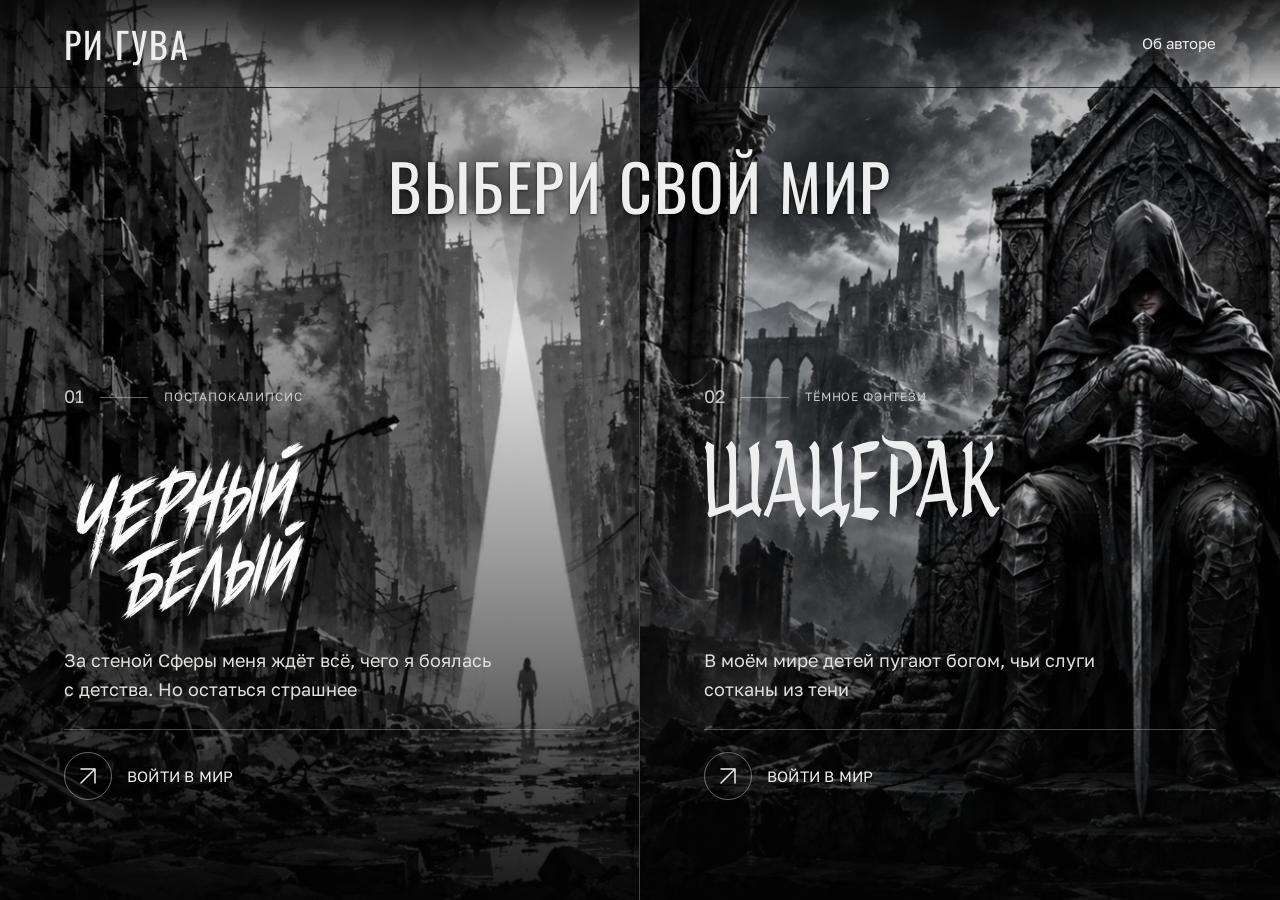
==== commit 0f9d68a0: "Update the Harstok library interior" ====
--- a/index.html
+++ b/index.html
@@ -188,7 +188,7 @@
 <script defer src="assets/harstok-v25/memo.js"></script>
 <script defer src="assets/harstok-v25/pagination.js"></script>
 <script defer src="assets/harstok-v25/page-curl.js"></script>
-<script defer src="assets/harstok-v25/book.js"></script>
+<script defer src="assets/harstok-v25/book.js?v=125"></script>
   <link rel="stylesheet" href="shatserak-qa-v117.css?v=117">
   <link rel="stylesheet" href="ri-dry-brush-v02.css">
 </head>
@@ -263,13 +263,14 @@
 <div class="qa-bonus-entry"><a href="#author-qa">Ри отвечает <span><svg class="ri-arrow-icon-v109" viewBox="0 0 24 24" width="1em" height="1em" aria-hidden="true" focusable="false" fill="none" stroke="currentColor" stroke-width="1.5" stroke-linecap="round" stroke-linejoin="round"><path d="M5 19 19 5M5 5h14v14"/></svg></span></a></div></div>
       <div class="bonus-panel" id="bonus-panel-shatserak" role="group" aria-label="Библиотека героев Шацерака" hidden>
 
-        <harstok-library><template shadowrootmode="open"><link rel="stylesheet" href="assets/harstok-v25/book.css"><link rel="stylesheet" href="assets/harstok-v25/entrance.css"><main class="harstok-scene" data-mode="hall" aria-label="Библиотека Харстока">
+        <harstok-library><template shadowrootmode="open"><link rel="stylesheet" href="assets/harstok-v25/book.css"><link rel="stylesheet" href="assets/harstok-v25/entrance.css?v=125"><main class="harstok-scene" data-mode="hall" aria-label="Библиотека Харстока">
     <div class="room-view" aria-hidden="true">
       <div class="room-canvas">
         <img class="room-photo" src="assets/harstok-v25/harstok-shelf.webp" width="1536" height="1024" loading="lazy" decoding="async" alt="">
         <span class="shelf-inlay shelf-vacancy"></span>
         <span class="shelf-inlay shelf-relocated-book"></span>
       </div>
+      <img class="shelf-candle" src="assets/harstok-v25/shata-candle.webp" width="860" height="786" loading="lazy" decoding="async" alt="">
     </div>
     <div class="hall-view" aria-hidden="true">
       <div class="hall-camera">
@@ -312,7 +313,13 @@
             </span>
           </span>
         </span>
-        <span class="shelf-book-label">Открыть книгу</span>
+        <span class="shelf-book-label">Открыть книгу
+          <svg class="shelf-book-arrow" viewBox="0 0 320 112" preserveAspectRatio="none" aria-hidden="true">
+            <path d="M3 7C18 49 72 89 154 103C209 112 258 102 298 98" vector-effect="non-scaling-stroke"/>
+            <path class="shelf-arrow-flourish" d="M3 7C6 18 22 22 29 13C34 6 26 2 23 8M22 45C31 54 42 60 54 65" vector-effect="non-scaling-stroke"/>
+            <path class="shelf-arrow-head" d="M312 98C303 94 295 89 287 83L292 96L284 108C294 106 304 103 312 98Z"/>
+          </svg>
+        </span>
       </button>
       <button type="button" id="hall-return" aria-controls="library-hall"><span aria-hidden="true">←</span> Вернуться в зал</button>
     </div>
--- a/assets/harstok-v25/entrance.css
+++ b/assets/harstok-v25/entrance.css
@@ -50,6 +50,16 @@
   container-type:size;
   pointer-events:none;
 }
+@media(min-width:900px){
+  :host .harstok-scene{
+    --hall-base-height:calc(100svh - var(--site-header) - 4px);
+    --hall-frame-height:max(var(--hall-base-height),min(calc(var(--hall-base-height) + clamp(120px,20svh,184px)),66.6667vw));
+  }
+  :host .harstok-scene[data-mode=hall],
+  :host .hall-view{height:var(--hall-frame-height)}
+  :host :is(.hall-view,.harstok-hall){bottom:auto}
+  :host .harstok-hall{height:var(--hall-base-height)}
+}
 .hall-copy{
   position:absolute;
   top:clamp(54px,16cqh,126px);
@@ -131,23 +141,40 @@
 .harstok-scene:is([data-mode=approaching],[data-mode=withdrawing]) .hall-copy{
   animation:harstok-hall-controls var(--hall-duration) ease both;
 }
-.harstok-scene:is([data-mode=approaching],[data-mode=withdrawing])>.harstok-entrance{
+.harstok-scene:is([data-mode=approaching],[data-mode=withdrawing])>:is(.room-view,.harstok-entrance){
   animation:harstok-hall-arrive var(--hall-duration) ease both;
 }
-.harstok-scene[data-mode=withdrawing] :is(.hall-camera,.hall-copy,.harstok-entrance){animation-direction:reverse}
+.harstok-scene[data-mode=withdrawing] :is(.hall-camera,.hall-copy,.room-view,.harstok-entrance){animation-direction:reverse}
 @keyframes harstok-hall-camera{
   0%{transform:translate(0px,0px) scale(1);opacity:1}
   62%{transform:translate(calc(var(--hall-pan-x) * .73),calc(var(--hall-pan-y) * .73)) scale(1.82);opacity:1}
   100%{transform:translate(var(--hall-pan-x),var(--hall-pan-y)) scale(2.65);opacity:0}
 }
 @keyframes harstok-hall-controls{0%{opacity:1}24%,100%{opacity:0}}
-@keyframes harstok-hall-arrive{0%,70%{opacity:0}100%{opacity:1}}
+@keyframes harstok-hall-arrive{0%,62%{opacity:0}100%{opacity:1}}
 
 .room-view{
   position:absolute;
   inset:0;
   z-index:-3;
   container-type:size;
+  pointer-events:none;
+}
+.room-view::after{
+  position:absolute;
+  inset:0;
+  content:'';
+  background:radial-gradient(ellipse at 15% 50%,#c1884f21 0%,#9773460e 22%,transparent 49%);
+  mix-blend-mode:screen;
+}
+.shelf-candle{
+  position:absolute;
+  z-index:1;
+  left:-4cqw;
+  bottom:-3cqh;
+  width:clamp(230px,30cqw,430px);
+  height:auto;
+  filter:saturate(.82) brightness(.86);
   pointer-events:none;
 }
 .room-canvas{
@@ -204,6 +231,12 @@
   --entry-center-y:calc(var(--entry-top) - var(--entry-height) * .5);
   --entry-board-width:calc(var(--entry-height) * .667);
   --entry-depth:calc(var(--entry-height) * var(--entry-book-depth));
+  --callout-left:clamp(18px,8cqw,130px);
+  --callout-top:clamp(100px,30cqh,228px);
+  --callout-arrow-x:clamp(96px,12cqw,176px);
+  --callout-arrow-y:34px;
+  --callout-tip-x:calc(var(--entry-left) - var(--entry-depth) * .16);
+  --callout-tip-y:calc(var(--entry-top) - var(--entry-height) * .33);
   position:absolute;
   top:var(--entry-center-y);
   left:var(--entry-left);
@@ -323,17 +356,48 @@
 .entry-book-bottom{transform:translateY(calc(var(--entry-height) * .5)) rotateX(-90deg)}
 .shelf-book-label{
   position:absolute;
-  top:calc(100% - 1px);
-  left:50%;
-  transform:translateX(-50%);
-  padding:2px 8px 4px;
+  top:calc(50% - var(--entry-center-y) + var(--callout-top));
+  left:calc(50% - var(--entry-left) + var(--callout-left));
+  display:grid;
+  align-content:center;
+  min-height:44px;
+  padding:0 4px;
   white-space:nowrap;
   color:#dfd1b5;
-  font:400 clamp(15px,1.75cqw,23px)/1.15 var(--display);
+  font:400 clamp(19px,2.2cqw,31px)/1.15 var(--display);
   text-shadow:0 1px 4px #050403,0 1px 9px #050403,0 0 16px #050403;
 }
+@media(min-width:900px) and (min-aspect-ratio:4/3){
+  .library-entry{
+    --callout-left:clamp(120px,17cqw,272px);
+    --callout-arrow-x:clamp(146px,14cqw,212px);
+  }
+  .shelf-book-label{font-size:clamp(29px,2.72cqw,40px)}
+}
+.shelf-book-label .shelf-book-arrow{
+  position:absolute;
+  left:var(--callout-arrow-x);
+  top:var(--callout-arrow-y);
+  width:max(34px,calc((var(--callout-tip-x) - var(--callout-left) - var(--callout-arrow-x)) * 1.026));
+  height:max(34px,calc((var(--callout-tip-y) - var(--callout-top) - var(--callout-arrow-y)) * 1.143));
+  color:#c7ab7c;
+  fill:none;
+  stroke:currentColor;
+  stroke-width:1.45;
+  stroke-linecap:round;
+  stroke-linejoin:round;
+  opacity:.82;
+  pointer-events:none;
+  filter:drop-shadow(0 1px 2px #090805);
+}
+.shelf-arrow-flourish{opacity:.58;stroke-width:1}
+.shelf-arrow-head{fill:currentColor;stroke:none}
 .harstok-scene[data-mode=entrance] :is(.entry-artwork,.shelf-book-label){
   pointer-events:auto;
+}
+@media(hover:hover) and (pointer:fine) and (prefers-reduced-motion:no-preference){
+  .entry-book-solid{transition:translate .22s ease-out}
+  .harstok-scene[data-mode=entrance] .library-entry:hover .entry-book-solid{translate:-5px -2px}
 }
 .library-entry:is(:hover,:focus-visible) .shelf-book-label{color:#fff3d9}
 .library-entry:focus-visible{outline:none}
@@ -407,4 +471,6 @@
   .hall-copy{top:clamp(48px,11cqh,86px);max-width:86cqw}
   .hall-title{font-size:clamp(38px,10cqw,64px);margin-bottom:18px}
   #hall-entry{--hall-icon-size:76px;gap:12px}
-}
+  .shelf-candle{left:-9cqw;width:clamp(154px,56cqw,280px)}
+  .library-entry{--callout-top:clamp(80px,22cqh,160px);--callout-arrow-x:clamp(59px,18cqw,130px)}
+}
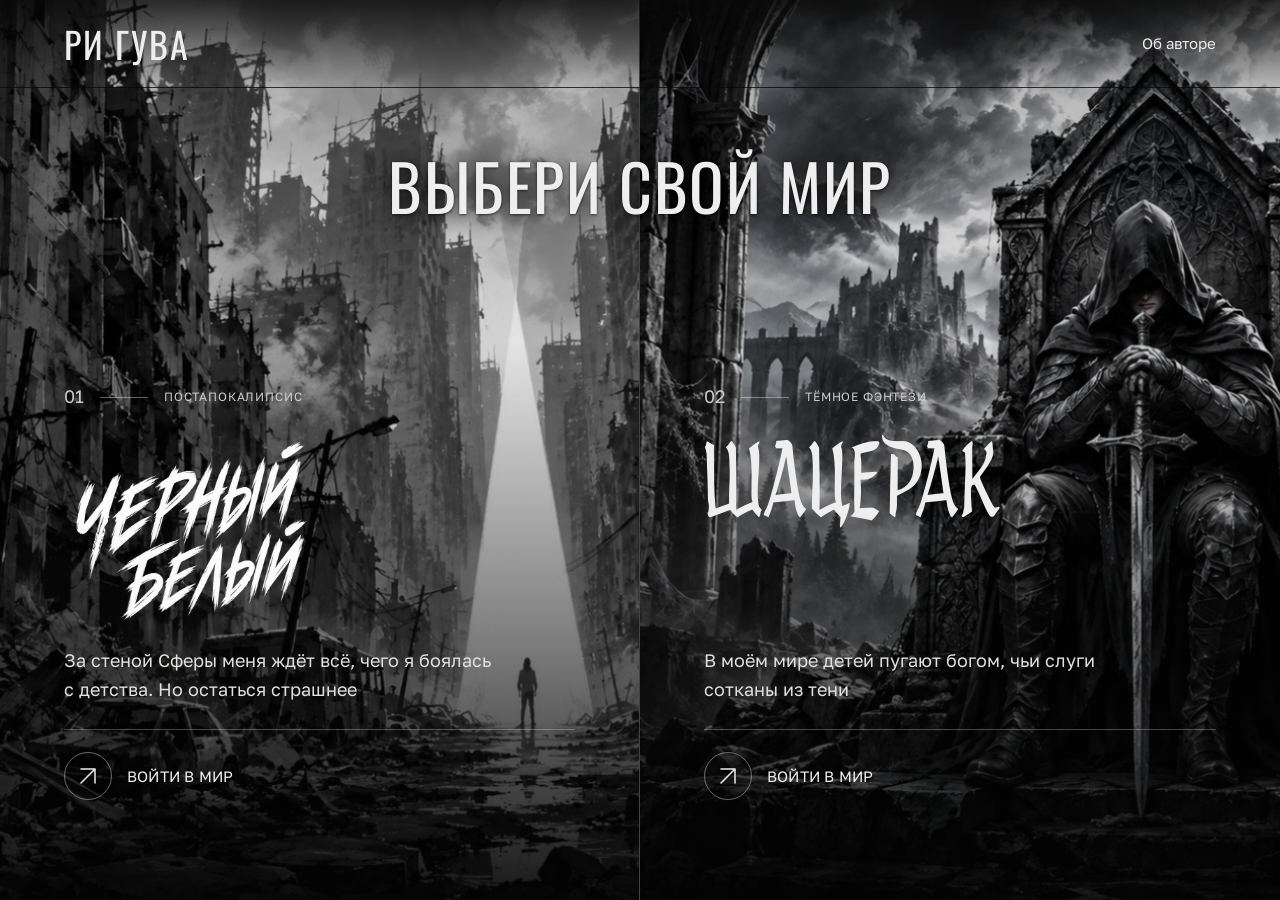
==== commit 4ba15c6b: "Place the Harstok arrow beside the book" ====
--- a/index.html
+++ b/index.html
@@ -263,7 +263,7 @@
 <div class="qa-bonus-entry"><a href="#author-qa">Ри отвечает <span><svg class="ri-arrow-icon-v109" viewBox="0 0 24 24" width="1em" height="1em" aria-hidden="true" focusable="false" fill="none" stroke="currentColor" stroke-width="1.5" stroke-linecap="round" stroke-linejoin="round"><path d="M5 19 19 5M5 5h14v14"/></svg></span></a></div></div>
       <div class="bonus-panel" id="bonus-panel-shatserak" role="group" aria-label="Библиотека героев Шацерака" hidden>
 
-        <harstok-library><template shadowrootmode="open"><link rel="stylesheet" href="assets/harstok-v25/book.css"><link rel="stylesheet" href="assets/harstok-v25/entrance.css?v=125"><main class="harstok-scene" data-mode="hall" aria-label="Библиотека Харстока">
+        <harstok-library><template shadowrootmode="open"><link rel="stylesheet" href="assets/harstok-v25/book.css"><link rel="stylesheet" href="assets/harstok-v25/entrance.css?v=126"><main class="harstok-scene" data-mode="hall" aria-label="Библиотека Харстока">
     <div class="room-view" aria-hidden="true">
       <div class="room-canvas">
         <img class="room-photo" src="assets/harstok-v25/harstok-shelf.webp" width="1536" height="1024" loading="lazy" decoding="async" alt="">
--- a/assets/harstok-v25/entrance.css
+++ b/assets/harstok-v25/entrance.css
@@ -235,8 +235,8 @@
   --callout-top:clamp(100px,30cqh,228px);
   --callout-arrow-x:clamp(96px,12cqw,176px);
   --callout-arrow-y:34px;
-  --callout-tip-x:calc(var(--entry-left) - var(--entry-depth) * .16);
-  --callout-tip-y:calc(var(--entry-top) - var(--entry-height) * .33);
+  --callout-tip-x:calc(var(--entry-left) - max(48px,var(--entry-depth)) * .5 - clamp(10px,1cqw,16px));
+  --callout-tip-y:calc(var(--entry-top) - var(--entry-height) * .41);
   position:absolute;
   top:var(--entry-center-y);
   left:var(--entry-left);
@@ -375,10 +375,11 @@
   .shelf-book-label{font-size:clamp(29px,2.72cqw,40px)}
 }
 .shelf-book-label .shelf-book-arrow{
-  position:absolute;
-  left:var(--callout-arrow-x);
+  --arrow-start-x:min(var(--callout-arrow-x),calc(var(--callout-tip-x) - var(--callout-left) - 34px));
+  position:absolute;
+  left:var(--arrow-start-x);
   top:var(--callout-arrow-y);
-  width:max(34px,calc((var(--callout-tip-x) - var(--callout-left) - var(--callout-arrow-x)) * 1.026));
+  width:calc((var(--callout-tip-x) - var(--callout-left) - var(--arrow-start-x)) * 1.026);
   height:max(34px,calc((var(--callout-tip-y) - var(--callout-top) - var(--callout-arrow-y)) * 1.143));
   color:#c7ab7c;
   fill:none;
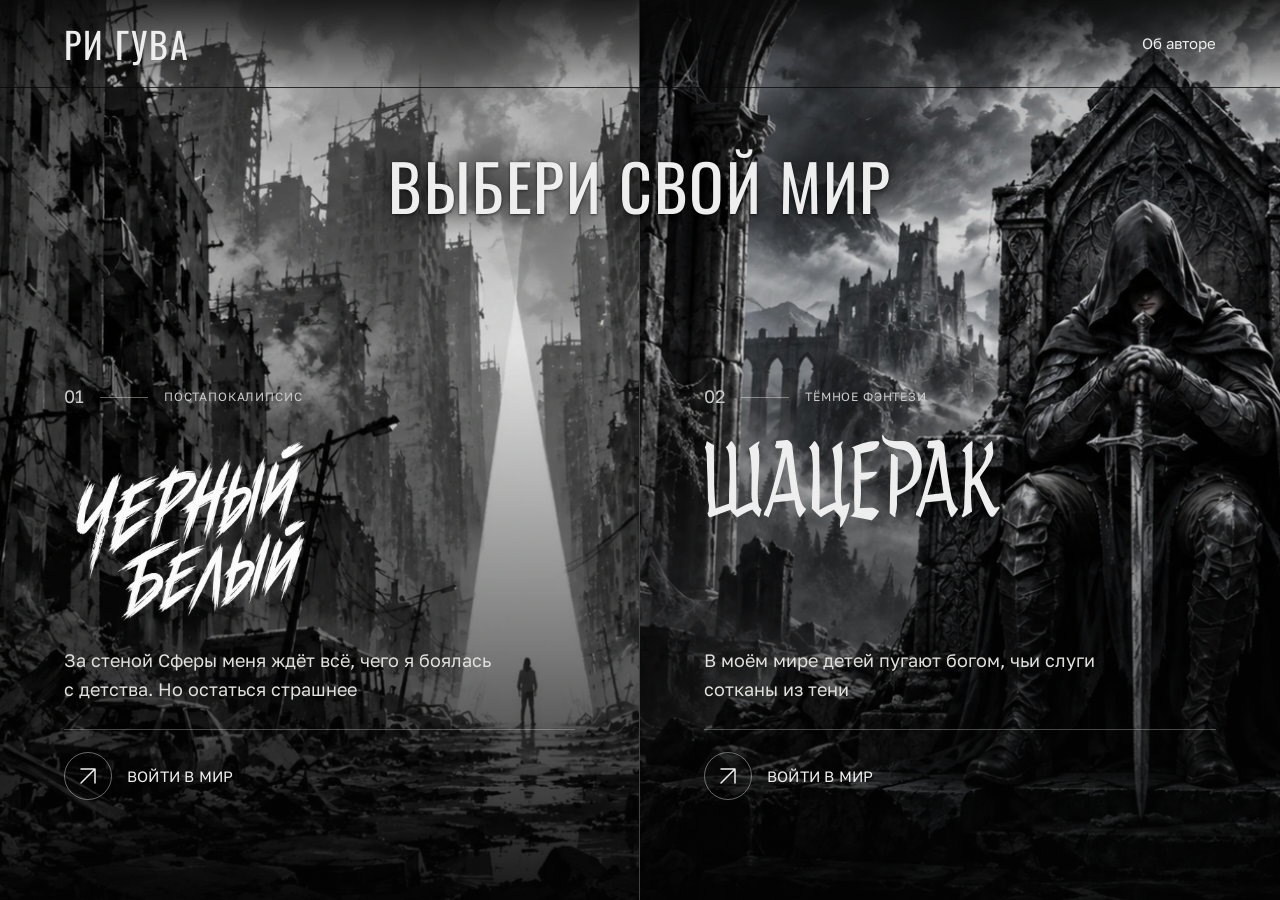
==== commit c5095aab: "Publish the revised Cerberus illustration" ====
--- a/index.html
+++ b/index.html
@@ -53,7 +53,7 @@
       books: ['assets/current/Для сайта/black-white.jpg', 'assets/current/Для сайта/grey-forest.jpg'],
       bonus: [(globalThis.devicePixelRatio || 1) <= 4 ? 'assets/responsive-v111/switch-states-768.webp' : 'assets/performance-v101/bw-v33/switch-states.webp', 'assets/performance-v101/bw-v17/worklamp-switch.webp'],
       'author-qa': ['assets/performance-v101/bw-v31/jeep-radio.webp'],
-      contacts: ['assets/performance-v101/bw-v28/cerberus-pencil.webp'],
+      contacts: ['assets/performance-v101/bw-v28/cerberus-graphite.webp'],
       // The approved nine-sheet overview is hydrated by the bounded queue,
       // not by nine independent high-priority preloads in this early script.
       merch: []
@@ -541,7 +541,7 @@
       <div class="author-footer-shade" aria-hidden="true"></div>
       <div class="author-footer-copy">
         <h2 id="footer-title">История<br>продолжается</h2>
-        <figure class="bw-footer-cerberus" data-atmo-world="bw" aria-hidden="true"><img data-ri-deferred="assets/performance-v101/bw-v28/cerberus-pencil.webp" data-ri-world="bw" alt="" width="1536" height="1024" loading="lazy"></figure>
+        <figure class="bw-footer-cerberus" data-atmo-world="bw" aria-hidden="true"><img data-ri-deferred="assets/performance-v101/bw-v28/cerberus-graphite.webp" data-ri-world="bw" alt="" width="1536" height="1024" loading="lazy"></figure>
         <nav class="author-resource-links" id="author-resource-links" aria-label="Ри Гува в интернете">
           <a href="https://t.me/riguva" target="_blank" rel="noopener noreferrer"><span>Telegram</span><span aria-hidden="true"><svg class="ri-arrow-icon-v109" viewBox="0 0 24 24" width="1em" height="1em" aria-hidden="true" focusable="false" fill="none" stroke="currentColor" stroke-width="1.5" stroke-linecap="round" stroke-linejoin="round"><path d="M5 19 19 5M5 5h14v14"/></svg></span></a>
 <a href="https://www.instagram.com/rishaguva/" target="_blank" rel="noopener noreferrer" aria-describedby="instagram-note"><span>Instagram*</span><span aria-hidden="true"><svg class="ri-arrow-icon-v109" viewBox="0 0 24 24" width="1em" height="1em" aria-hidden="true" focusable="false" fill="none" stroke="currentColor" stroke-width="1.5" stroke-linecap="round" stroke-linejoin="round"><path d="M5 19 19 5M5 5h14v14"/></svg></span></a>
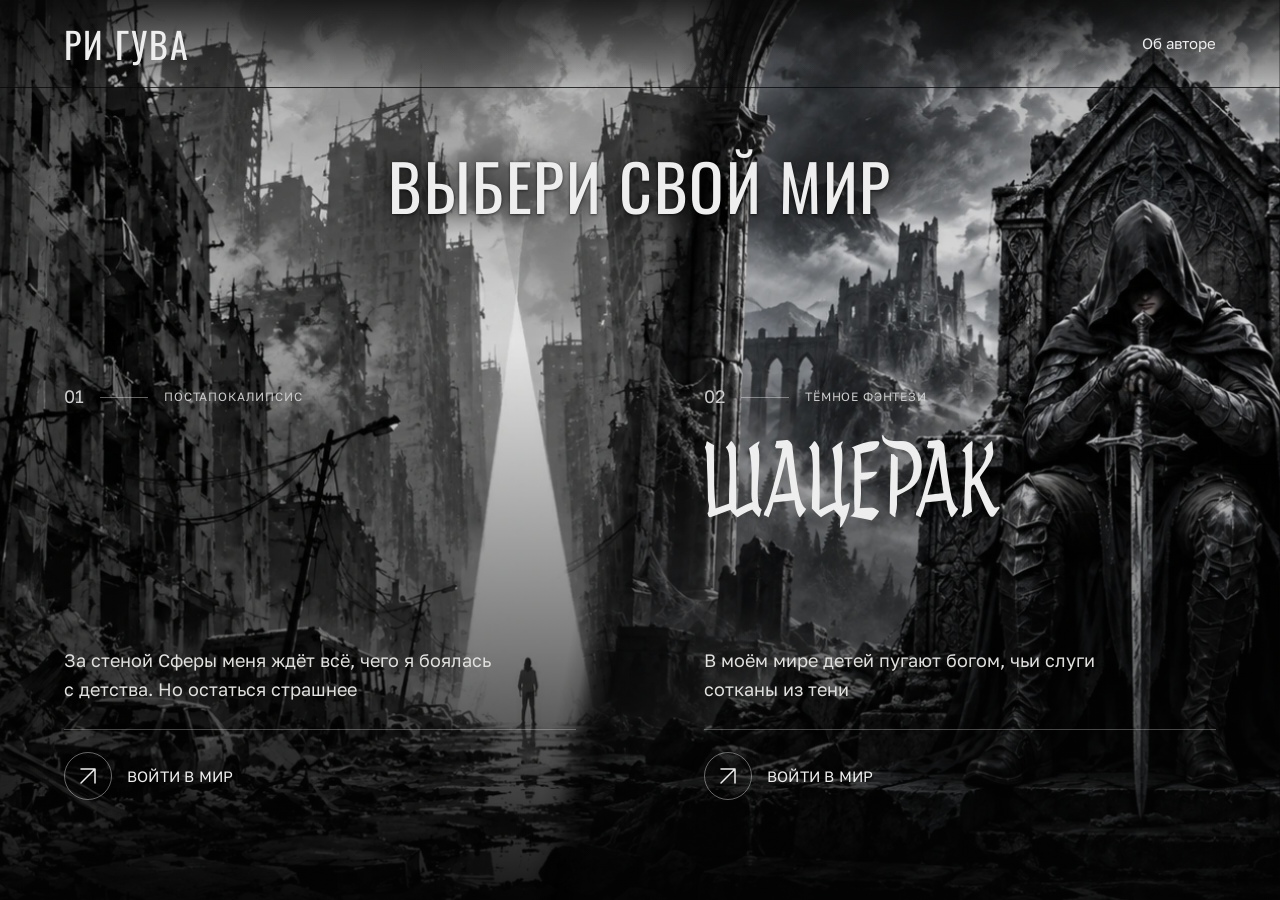
==== commit 1d08866d: "Blend the two world entrances along a diagonal" ====
--- a/index.html
+++ b/index.html
@@ -90,7 +90,7 @@
 </script>
   <link rel="stylesheet" href="site-styles-v113-1.css?v=113">
 
-  <script src="site-scripts-v117.js?v=124" defer></script>
+  <script src="site-scripts-v117.js?v=125" defer></script>
 
 
 
@@ -165,6 +165,7 @@
   #effects-toggle { display: none !important; }
 </style>
 <link rel="stylesheet" href="site-styles-v115-2.css?v=123">
+<link rel="stylesheet" href="world-gate-diagonal.css">
 <!-- v99:style:end -->
 <style>
 body.cinema.two-worlds[data-world="shatserak"] #bonus{
--- a/world-gate-diagonal.css
+++ b/world-gate-diagonal.css
@@ -0,0 +1,57 @@
+/* The desktop illustrations overlap beneath the two world links. */
+@media (min-width: 601px) {
+  .world-portals {
+    --gate-angle: 100.5deg;
+    --gate-overlap: calc(max(9.3svh, 73px) + 25px);
+    position: relative;
+    isolation: isolate;
+  }
+
+  .world-portal,
+  .world-portal:first-child {
+    isolation: auto;
+    overflow: visible;
+    border-right: 0;
+  }
+
+  .portal-scene {
+    pointer-events: none;
+  }
+
+  .portal-city .portal-scene {
+    right: calc(-1 * var(--gate-overlap));
+    z-index: -2;
+  }
+
+  .portal-city .portal-canvas {
+    transform-origin: calc(50% - var(--gate-overlap) / 2) center;
+  }
+
+  .portal-fantasy .portal-scene {
+    left: calc(-1 * var(--gate-overlap));
+    mask-image: linear-gradient(var(--gate-angle), transparent calc(50% - 16px), #000 calc(50% + 16px));
+    mask-size: calc(200% - var(--gate-overlap) - var(--gate-overlap)) 100%;
+    mask-position: right top;
+    mask-repeat: no-repeat;
+  }
+
+  .portal-fantasy .portal-canvas {
+    transform-origin: calc(50% + var(--gate-overlap) / 2) center;
+  }
+
+  .world-portals::after {
+    content: "";
+    position: absolute;
+    z-index: -1;
+    inset: 0;
+    pointer-events: none;
+    background: linear-gradient(
+      var(--gate-angle),
+      transparent calc(50% - 34px),
+      rgb(0 0 0 / 14%) calc(50% - 18px),
+      rgb(0 0 0 / 38%) 50%,
+      rgb(0 0 0 / 14%) calc(50% + 18px),
+      transparent calc(50% + 34px)
+    );
+  }
+}
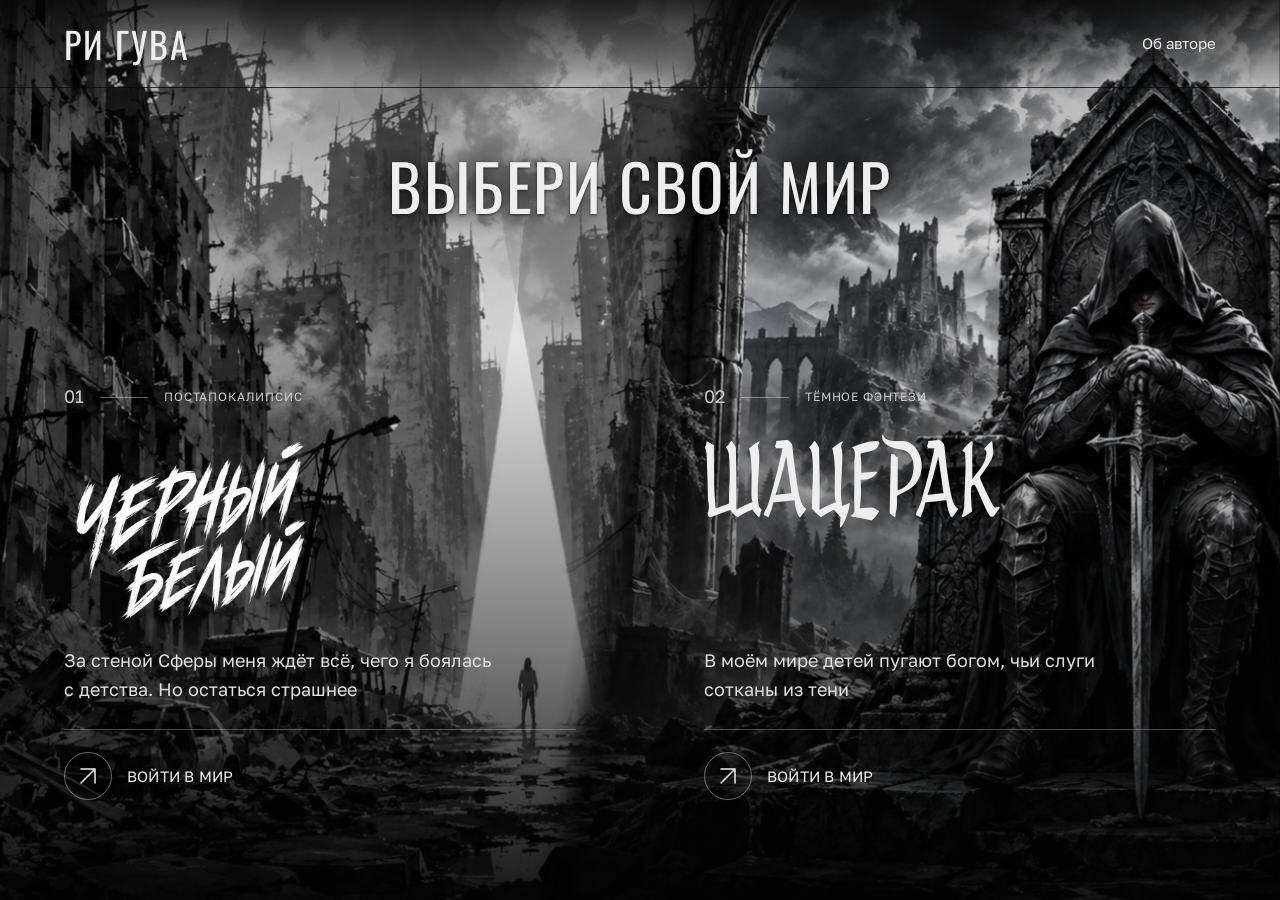
==== commit 548791dc: "Restore book sales links and take the Black White sticker pack off sale" ====
--- a/index.html
+++ b/index.html
@@ -47,7 +47,7 @@
   const critical = {
     bw: {
       'world-view': bwHero,
-      story: ['assets/lossless-v113/bw-v88/grey-forest.jpg'],
+      story: ['assets/lossless-v113/bw-v84/black-quote-silhouette.jpg'],
       // The first desktop row and the first two mobile cards. Other covers
       // remain under the ordinary ahead-of-scroll image queue.
       books: ['assets/current/Для сайта/black-white.jpg', 'assets/current/Для сайта/grey-forest.jpg'],
@@ -90,7 +90,7 @@
 </script>
   <link rel="stylesheet" href="site-styles-v113-1.css?v=113">
 
-  <script src="site-scripts-v117.js?v=125" defer></script>
+  <script src="site-scripts-v117.js?v=129" defer></script>
 
 
 
@@ -164,7 +164,7 @@
 <style id="effects-control-v54">
   #effects-toggle { display: none !important; }
 </style>
-<link rel="stylesheet" href="site-styles-v115-2.css?v=123">
+<link rel="stylesheet" href="site-styles-v115-2.css?v=128">
 <link rel="stylesheet" href="world-gate-diagonal.css">
 <!-- v99:style:end -->
 <style>
--- a/site-styles-v115-2.css
+++ b/site-styles-v115-2.css
@@ -2967,28 +2967,31 @@
 }
 body.still .archive-light-leaf-v87, body.still .archive-light-edge-v87 { display: none; }
 
-/* source: forest-scene-v88.css */
-/* The quotation's grey forest is one local scene within the BW journey. */
+/* The Black White quotation scene. */
 body.cinema.two-worlds[data-world='bw'] #story {
   background-color: #070707;
   background-image:
     linear-gradient(0deg, #050505 0%, #05050508 16%, transparent 82%, #070707 100%),
     linear-gradient(90deg, #07070730, transparent 58%),
-    var(--ri-forest-image-v101,none);
+    var(--ri-bw-quote-image,none);
   background-size: cover;
   background-position: center;
   background-repeat: no-repeat;
 }
 
-@media (max-width: 760px) {
+@media (max-width: 900px) {
   body.cinema.two-worlds[data-world='bw'] #story {
     background-image:
-      linear-gradient(0deg, #050505 0%, #05050512 23%, transparent 78%, #070707 100%),
-      linear-gradient(90deg, #070707a3, #07070770 67%, #07070740),
-      var(--ri-forest-image-v101,none);
-    background-size: cover;
-    background-position: 66% center;
-  }
+      linear-gradient(0deg, #050505 0%, transparent 17%, transparent 61%, #070707 80%),
+      linear-gradient(90deg, #070707b3, #07070760 55%, transparent 100%),
+      var(--ri-bw-quote-image,none);
+    background-size: cover, cover, auto 76%;
+    background-position: center, center, 85% bottom;
+  }
+}
+
+@media (max-width: 600px) {
+  body.cinema.two-worlds[data-world='bw'] #story-title { font-size: 10.4vw; }
 }
 
 @media print {
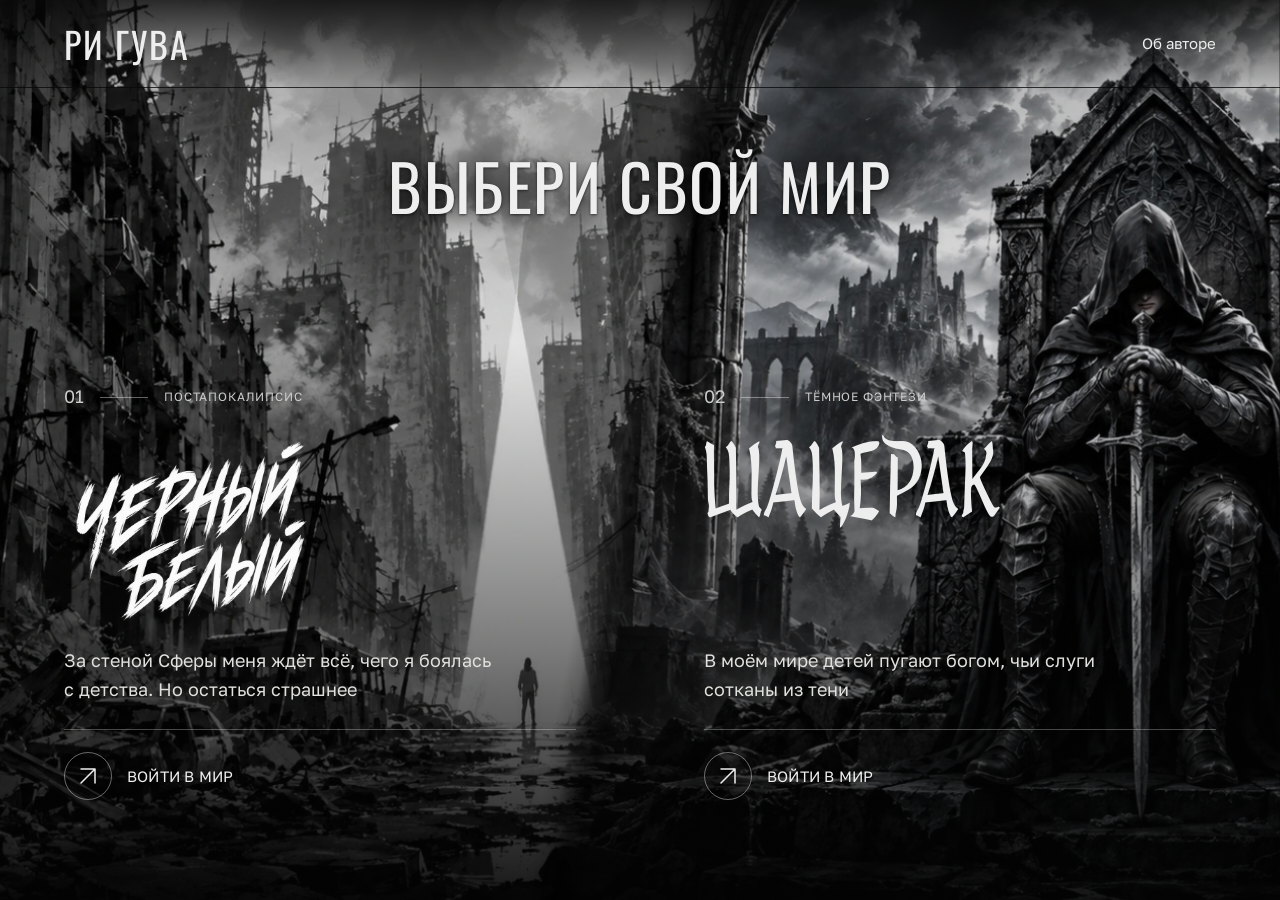
==== commit bf0b880c: "Remove the sticker pack from the site catalog" ====
--- a/index.html
+++ b/index.html
@@ -90,7 +90,7 @@
 </script>
   <link rel="stylesheet" href="site-styles-v113-1.css?v=113">
 
-  <script src="site-scripts-v117.js?v=129" defer></script>
+  <script src="site-scripts-v117.js?v=130" defer></script>
 
 
 
